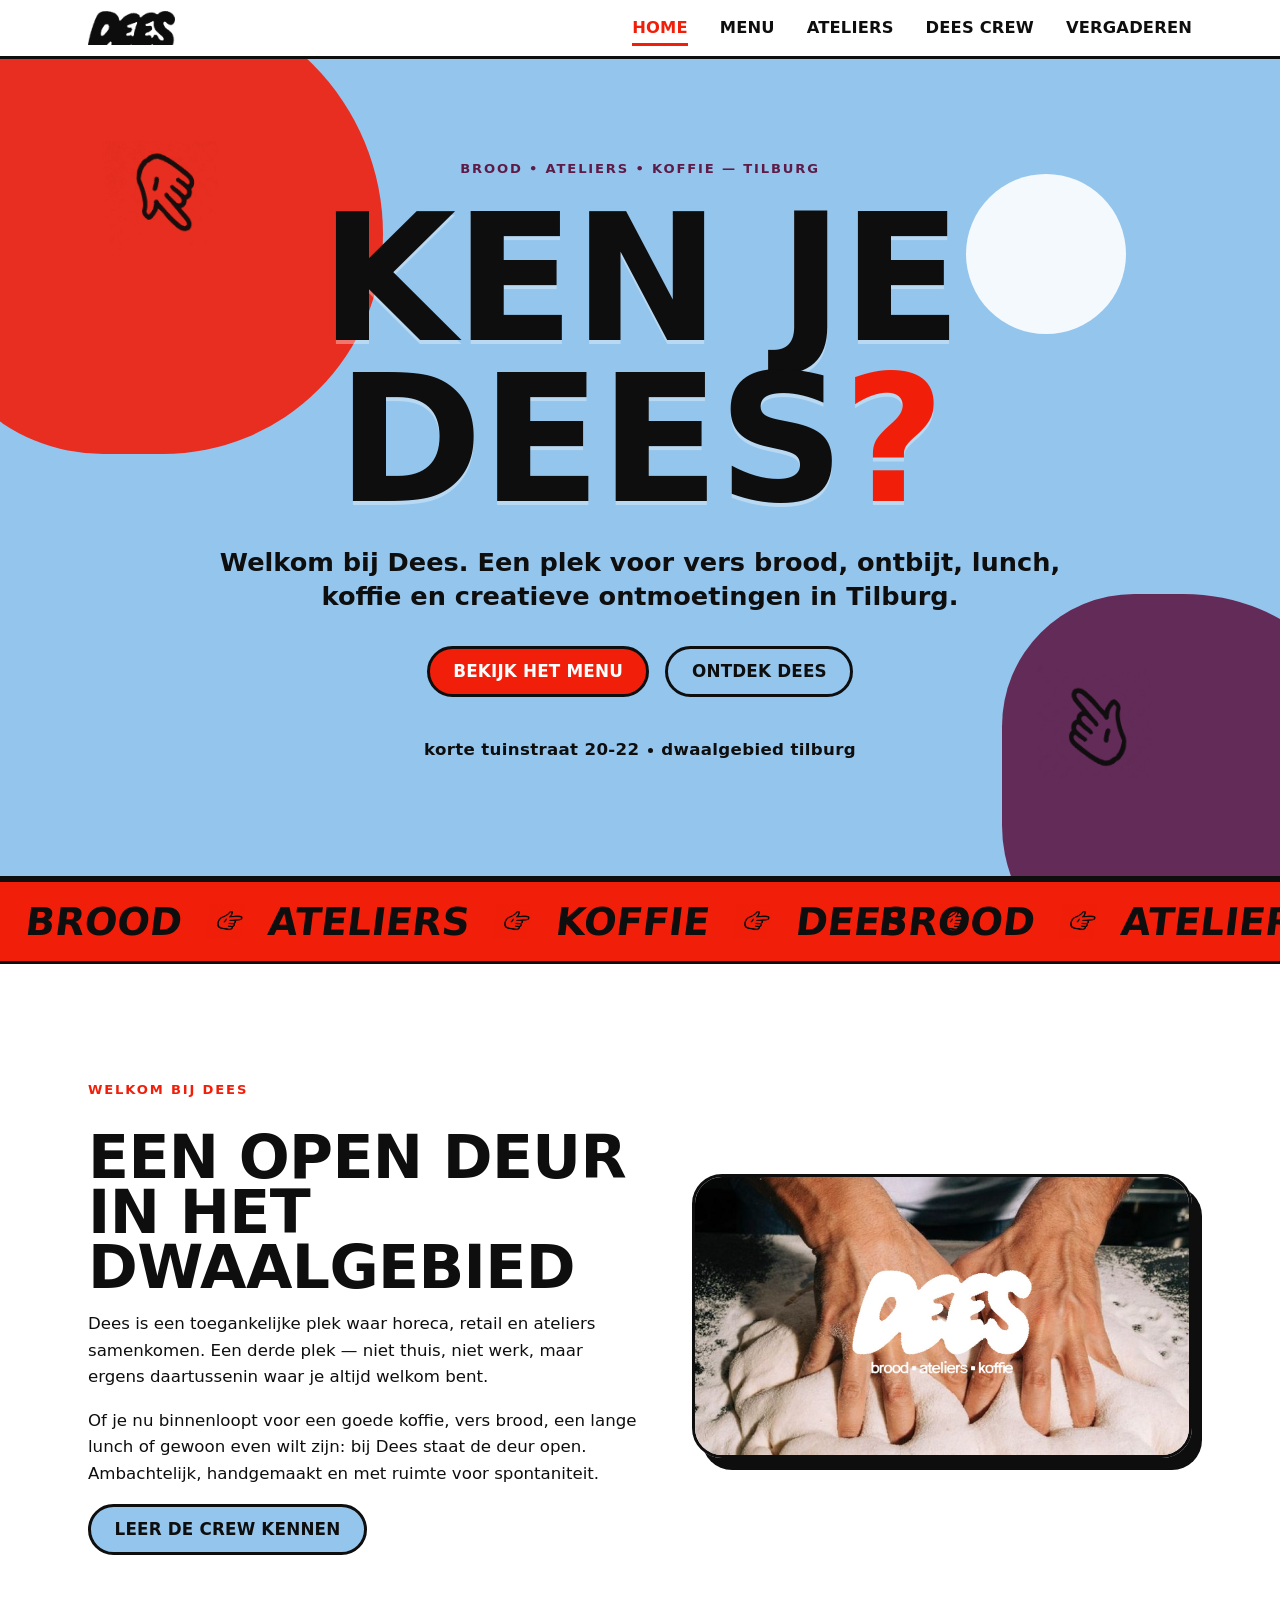
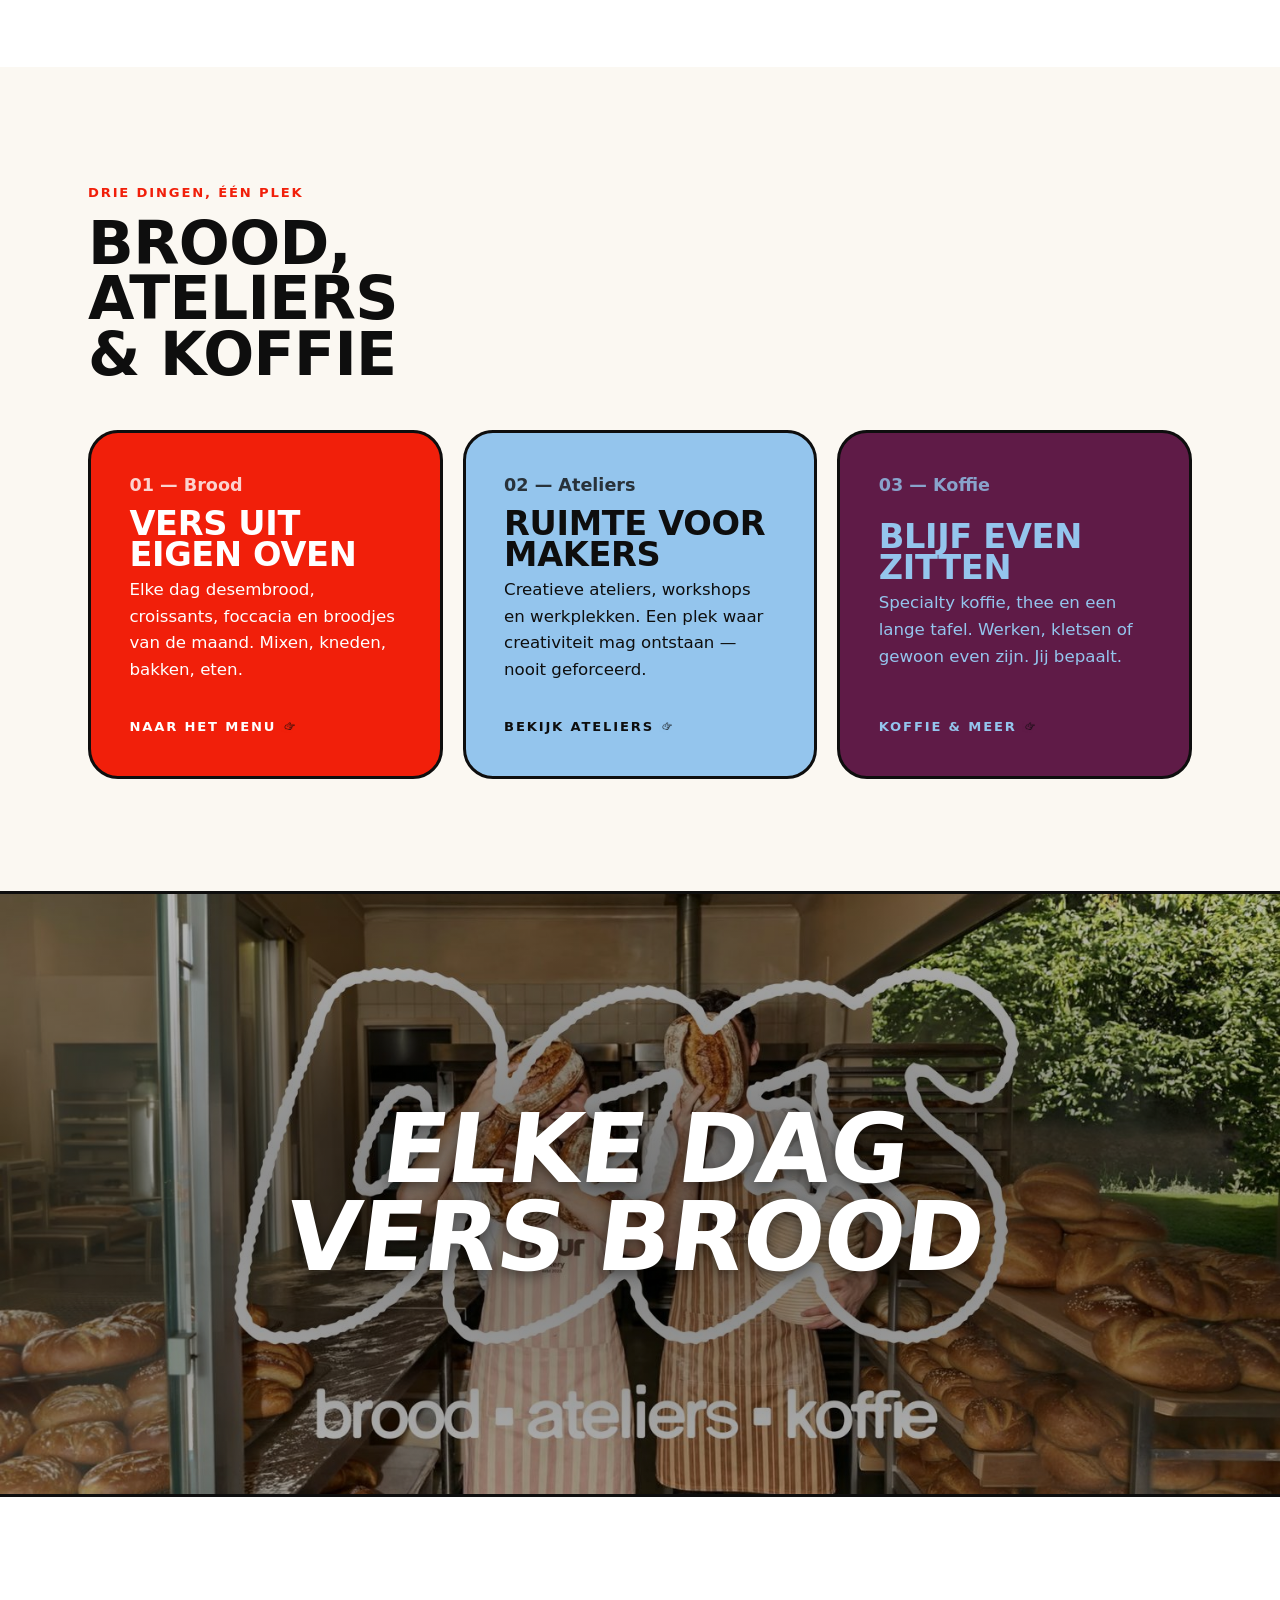
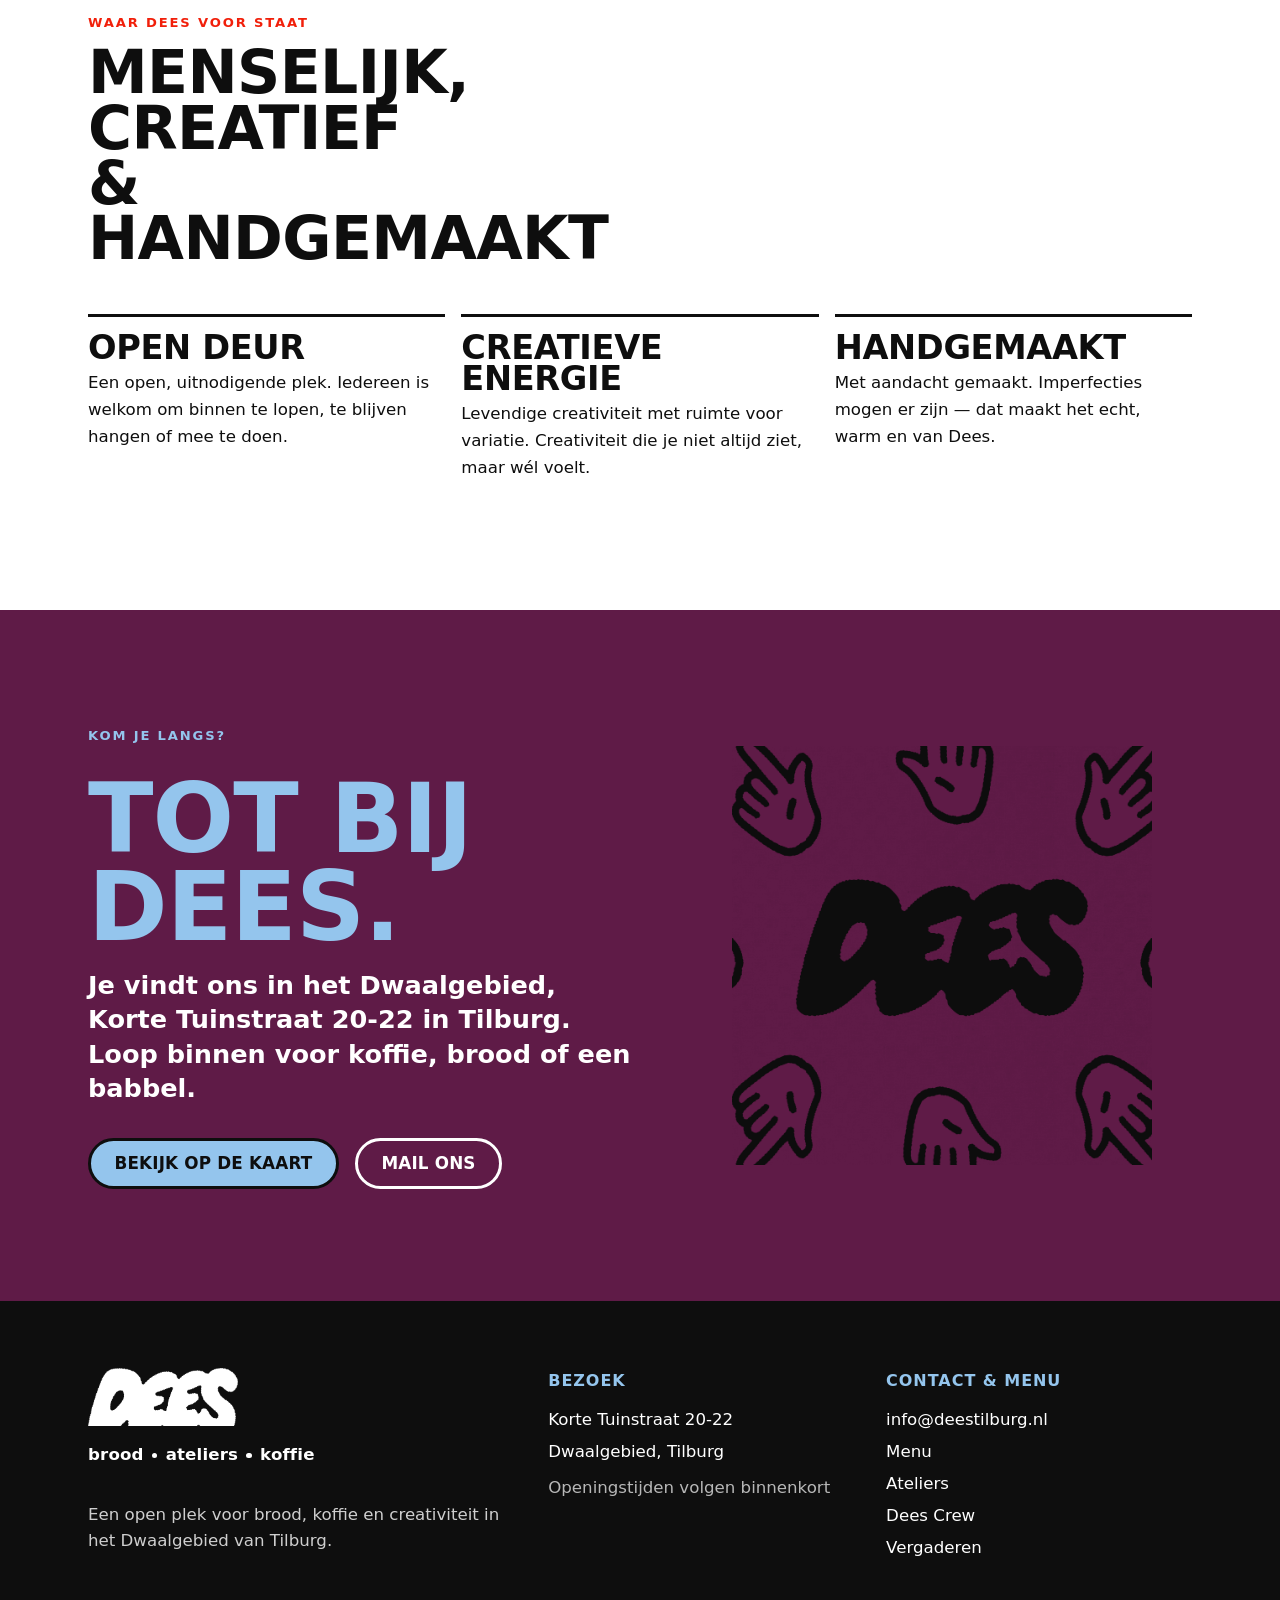
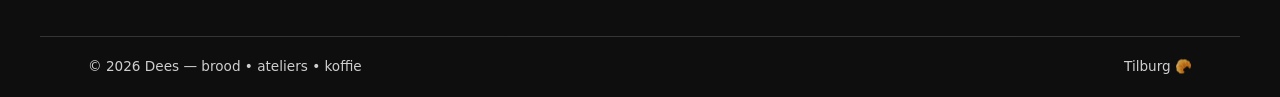
==== site/index.html @ 1cf3fb8c "Add .gitignore" ====
<!DOCTYPE html>
<html lang="nl">
<head>
  <meta charset="UTF-8" />
  <meta name="viewport" content="width=device-width, initial-scale=1.0" />
  <title>Dees — brood • ateliers • koffie in Tilburg</title>
  <meta name="description" content="Ken je Dees? Een open plek voor vers brood, ontbijt, lunch, koffie en creatieve ateliers in het Dwaalgebied van Tilburg. Korte Tuinstraat 20-22." />
  <link rel="icon" type="image/png" href="assets/img/logo/favicon.png" />
  <link rel="preload" href="assets/fonts/" as="font" crossorigin />
  <link rel="stylesheet" href="css/fonts.css" />
  <link rel="stylesheet" href="css/styles.css" />
  <meta property="og:title" content="Dees — brood • ateliers • koffie" />
  <meta property="og:description" content="Een open plek voor vers brood, koffie en creatieve ateliers in Tilburg." />
  <meta property="og:type" content="website" />
</head>
<body>

  <!-- NAV -->
  <header class="nav" id="top">
    <div class="container nav__inner">
      <a href="index.html" class="nav__logo" aria-label="Dees — home">
        <img src="assets/img/logo/dees-wordmark-black.png" alt="Dees" />
      </a>
      <nav class="nav__links" aria-label="Hoofdmenu">
        <a href="index.html" aria-current="page">Home</a>
        <a href="menu.html">Menu</a>
        <a href="ateliers.html">Ateliers</a>
        <a href="crew.html">Dees Crew</a>
        <a href="vergaderen.html">Vergaderen</a>
      </nav>
      <button class="nav__toggle" aria-label="Menu openen" aria-expanded="false" aria-controls="mobile-menu">
        <span></span><span></span><span></span>
      </button>
    </div>
  </header>

  <!-- MOBILE MENU -->
  <div class="menu" id="mobile-menu" data-open="false">
    <nav aria-label="Mobiel menu">
      <ul>
        <li><a href="index.html"><img class="point" src="assets/img/hands/h-right.png" alt="" aria-hidden="true">Home</a></li>
        <li><a href="menu.html"><img class="point" src="assets/img/hands/h-right.png" alt="" aria-hidden="true">Menu</a></li>
        <li><a href="ateliers.html"><img class="point" src="assets/img/hands/h-right.png" alt="" aria-hidden="true">Ateliers</a></li>
        <li><a href="crew.html"><img class="point" src="assets/img/hands/h-right.png" alt="" aria-hidden="true">Dees Crew</a></li>
        <li><a href="vergaderen.html"><img class="point" src="assets/img/hands/h-right.png" alt="" aria-hidden="true">Vergaderen</a></li>
      </ul>
    </nav>
    <p class="menu__foot payoff">brood<span class="dot"></span>ateliers<span class="dot"></span>koffie</p>
  </div>

  <main>

    <!-- HERO -->
    <section class="hero">
      <span class="hero__blob blob-1" aria-hidden="true"></span>
      <span class="hero__blob blob-2" aria-hidden="true"></span>
      <span class="hero__blob blob-3" aria-hidden="true"></span>
      <img class="hero__hand h-a" src="assets/img/hands/h-downright.png" alt="" aria-hidden="true" />
      <img class="hero__hand h-b" src="assets/img/hands/h-upleft.png" alt="" aria-hidden="true" />
      <div class="container hero__inner">
        <p class="kicker hero__eyebrow">brood • ateliers • koffie — Tilburg</p>
        <h1 class="hero__title">Ken je<br>Dees<span class="q">?</span></h1>
        <p class="lead hero__sub">Welkom bij Dees. Een plek voor vers brood, ontbijt, lunch,<br class="hide-mob"> koffie en creatieve ontmoetingen in Tilburg.</p>
        <div class="hero__cta">
          <a href="menu.html" class="btn btn--red">Bekijk het menu</a>
          <a href="#welkom" class="btn btn--ghost">Ontdek Dees</a>
        </div>
        <p class="hero__addr payoff">Korte Tuinstraat 20-22 <span class="dot"></span> Dwaalgebied Tilburg</p>
      </div>
    </section>

    <!-- MARQUEE -->
    <div class="marquee" aria-hidden="true">
      <div class="marquee__track">
        <span>Brood <img src="assets/img/hands/h-right.png" alt=""> Ateliers <img src="assets/img/hands/h-right.png" alt=""> Koffie <img src="assets/img/hands/h-right.png" alt=""> Dees <img src="assets/img/hands/h-right.png" alt=""></span>
        <span>Brood <img src="assets/img/hands/h-right.png" alt=""> Ateliers <img src="assets/img/hands/h-right.png" alt=""> Koffie <img src="assets/img/hands/h-right.png" alt=""> Dees <img src="assets/img/hands/h-right.png" alt=""></span>
      </div>
    </div>

    <!-- WELKOM / INTRO -->
    <section class="section" id="welkom">
      <div class="container split">
        <div class="split__text stack reveal">
          <p class="kicker eyebrow-red">Welkom bij Dees</p>
          <h2 style="font-size:var(--fs-h2)">Een open deur<br>in het Dwaalgebied</h2>
          <div class="tekst-blok">
            <p>Dees is een toegankelijke plek waar horeca, retail en ateliers samenkomen. Een derde plek — niet thuis, niet werk, maar ergens daartussenin waar je altijd welkom bent.</p>
            <p>Of je nu binnenloopt voor een goede koffie, vers brood, een lange lunch of gewoon even wilt zijn: bij Dees staat de deur open. Ambachtelijk, handgemaakt en met ruimte voor spontaniteit.</p>
          </div>
          <div class="hero__cta" style="justify-content:flex-start;margin-top:1rem">
            <a href="crew.html" class="btn btn--blue">Leer de crew kennen</a>
          </div>
        </div>
        <div class="split__media reveal">
          <img src="assets/img/photo/deeg-handen.jpg" alt="Handen kneden vers deeg bij Dees, met het Dees-logo eroverheen." loading="lazy" />
        </div>
      </div>
    </section>

    <!-- PIJLERS: brood / ateliers / koffie -->
    <section class="section bg-warm">
      <div class="container">
        <div class="section-head reveal">
          <p class="kicker">Drie dingen, één plek</p>
          <h2>Brood, ateliers<br>&amp; koffie</h2>
        </div>
        <div class="pillars">
          <article class="pillar pillar--red reveal">
            <span class="pillar__no">01 — Brood</span>
            <div>
              <h3>Vers uit eigen oven</h3>
              <p>Elke dag desembrood, croissants, foccacia en broodjes van de maand. Mixen, kneden, bakken, eten.</p>
            </div>
            <a href="menu.html" class="kicker" style="margin-top:1rem">Naar het menu <img class="hand-inline" src="assets/img/hands/h-right.png" alt=""></a>
          </article>
          <article class="pillar pillar--blue reveal">
            <span class="pillar__no">02 — Ateliers</span>
            <div>
              <h3>Ruimte voor makers</h3>
              <p>Creatieve ateliers, workshops en werkplekken. Een plek waar creativiteit mag ontstaan — nooit geforceerd.</p>
            </div>
            <a href="ateliers.html" class="kicker" style="margin-top:1rem">Bekijk ateliers <img class="hand-inline" src="assets/img/hands/h-right.png" alt=""></a>
          </article>
          <article class="pillar pillar--purple reveal">
            <span class="pillar__no">03 — Koffie</span>
            <div>
              <h3>Blijf even zitten</h3>
              <p>Specialty koffie, thee en een lange tafel. Werken, kletsen of gewoon even zijn. Jij bepaalt.</p>
            </div>
            <a href="menu.html" class="kicker" style="margin-top:1rem">Koffie &amp; meer <img class="hand-inline" src="assets/img/hands/h-right.png" alt=""></a>
          </article>
        </div>
      </div>
    </section>

    <!-- FOTO BAND -->
    <div class="band band--full">
      <img src="assets/img/photo/bakker-brood.jpg" alt="Bakkers met vers brood in de bakkerij van Dees." loading="lazy" />
      <div class="band__quote">
        <p class="display skew">Elke dag<br>vers brood</p>
      </div>
    </div>

    <!-- WAARDEN -->
    <section class="section">
      <div class="container">
        <div class="section-head reveal">
          <p class="kicker eyebrow-red">Waar Dees voor staat</p>
          <h2>Menselijk, creatief<br>&amp; handgemaakt</h2>
        </div>
        <div class="values">
          <div class="value reveal">
            <h3>Open deur</h3>
            <p>Een open, uitnodigende plek. Iedereen is welkom om binnen te lopen, te blijven hangen of mee te doen.</p>
          </div>
          <div class="value reveal">
            <h3>Creatieve energie</h3>
            <p>Levendige creativiteit met ruimte voor variatie. Creativiteit die je niet altijd ziet, maar wél voelt.</p>
          </div>
          <div class="value reveal">
            <h3>Handgemaakt</h3>
            <p>Met aandacht gemaakt. Imperfecties mogen er zijn — dat maakt het echt, warm en van Dees.</p>
          </div>
        </div>
      </div>
    </section>

    <!-- CTA -->
    <section class="section bg-purple">
      <div class="container split">
        <div class="stack reveal">
          <p class="kicker">Kom je langs?</p>
          <h2 style="font-size:var(--fs-h1);color:var(--blue)">Tot bij<br>Dees.</h2>
          <p class="lead" style="color:var(--paper)">Je vindt ons in het Dwaalgebied, Korte Tuinstraat 20-22 in Tilburg. Loop binnen voor koffie, brood of een babbel.</p>
          <div class="hero__cta" style="justify-content:flex-start">
            <a href="https://maps.google.com/?q=Korte+Tuinstraat+20-22+Tilburg" target="_blank" rel="noopener" class="btn btn--blue">Bekijk op de kaart</a>
            <a href="mailto:info@deestilburg.nl" class="btn btn--ghost btn--on-dark" style="color:var(--paper)">Mail ons</a>
          </div>
        </div>
        <div class="reveal" style="display:flex;justify-content:center">
          <img src="assets/img/hands/circle-blue.png" alt="Wijzende handjes rondom het Dees-logo." style="max-width:min(100%,420px)" loading="lazy" />
        </div>
      </div>
    </section>

  </main>

  <!-- FOOTER -->
  <footer class="footer">
    <div class="container footer__grid">
      <div class="footer__logo">
        <img src="assets/img/logo/dees-wordmark-white.png" alt="Dees" />
        <p class="payoff">brood<span class="dot"></span>ateliers<span class="dot"></span>koffie</p>
        <p style="opacity:.8;margin-top:1rem">Een open plek voor brood, koffie en creativiteit in het Dwaalgebied van Tilburg.</p>
      </div>
      <div>
        <h4>Bezoek</h4>
        <ul class="footer__links">
          <li>Korte Tuinstraat 20-22</li>
          <li>Dwaalgebied, Tilburg</li>
          <li style="opacity:.7;margin-top:.6rem">Openingstijden volgen binnenkort</li>
        </ul>
      </div>
      <div>
        <h4>Contact &amp; menu</h4>
        <ul class="footer__links">
          <li><a href="mailto:info@deestilburg.nl">info@deestilburg.nl</a></li>
          <li><a href="menu.html">Menu</a></li>
          <li><a href="ateliers.html">Ateliers</a></li>
          <li><a href="crew.html">Dees Crew</a></li>
          <li><a href="vergaderen.html">Vergaderen</a></li>
        </ul>
      </div>
    </div>
    <div class="container footer__bar">
      <span>© <span id="jaar">2026</span> Dees — brood • ateliers • koffie</span>
      <span>Tilburg 🥐</span>
    </div>
  </footer>

  <script src="js/main.js"></script>
</body>
</html>
---- site/css/fonts.css ----
/* devanagari */
@font-face {
  font-family: 'Baloo 2';
  font-style: normal;
  font-weight: 400;
  font-display: swap;
  src: url(../fonts/wXKrE3kTposypRyd51ncAM4olXcLtA.woff2) format('woff2');
  unicode-range: U+0900-097F, U+1CD0-1CF9, U+200C-200D, U+20A8, U+20B9, U+20F0, U+25CC, U+A830-A839, U+A8E0-A8FF, U+11B00-11B09;
}
/* vietnamese */
@font-face {
  font-family: 'Baloo 2';
  font-style: normal;
  font-weight: 400;
  font-display: swap;
  src: url(../fonts/wXKrE3kTposypRyd51fcAM4olXcLtA.woff2) format('woff2');
  unicode-range: U+0102-0103, U+0110-0111, U+0128-0129, U+0168-0169, U+01A0-01A1, U+01AF-01B0, U+0300-0301, U+0303-0304, U+0308-0309, U+0323, U+0329, U+1EA0-1EF9, U+20AB;
}
/* latin-ext */
@font-face {
  font-family: 'Baloo 2';
  font-style: normal;
  font-weight: 400;
  font-display: swap;
  src: url(../fonts/wXKrE3kTposypRyd51bcAM4olXcLtA.woff2) format('woff2');
  unicode-range: U+0100-02BA, U+02BD-02C5, U+02C7-02CC, U+02CE-02D7, U+02DD-02FF, U+0304, U+0308, U+0329, U+1D00-1DBF, U+1E00-1E9F, U+1EF2-1EFF, U+2020, U+20A0-20AB, U+20AD-20C0, U+2113, U+2C60-2C7F, U+A720-A7FF;
}
/* latin */
@font-face {
  font-family: 'Baloo 2';
  font-style: normal;
  font-weight: 400;
  font-display: swap;
  src: url(../fonts/wXKrE3kTposypRyd51jcAM4olXc.woff2) format('woff2');
  unicode-range: U+0000-00FF, U+0131, U+0152-0153, U+02BB-02BC, U+02C6, U+02DA, U+02DC, U+0304, U+0308, U+0329, U+2000-206F, U+20AC, U+2122, U+2191, U+2193, U+2212, U+2215, U+FEFF, U+FFFD;
}
/* devanagari */
@font-face {
  font-family: 'Baloo 2';
  font-style: normal;
  font-weight: 500;
  font-display: swap;
  src: url(../fonts/wXKrE3kTposypRyd51ncAM4olXcLtA.woff2) format('woff2');
  unicode-range: U+0900-097F, U+1CD0-1CF9, U+200C-200D, U+20A8, U+20B9, U+20F0, U+25CC, U+A830-A839, U+A8E0-A8FF, U+11B00-11B09;
}
/* vietnamese */
@font-face {
  font-family: 'Baloo 2';
  font-style: normal;
  font-weight: 500;
  font-display: swap;
  src: url(../fonts/wXKrE3kTposypRyd51fcAM4olXcLtA.woff2) format('woff2');
  unicode-range: U+0102-0103, U+0110-0111, U+0128-0129, U+0168-0169, U+01A0-01A1, U+01AF-01B0, U+0300-0301, U+0303-0304, U+0308-0309, U+0323, U+0329, U+1EA0-1EF9, U+20AB;
}
/* latin-ext */
@font-face {
  font-family: 'Baloo 2';
  font-style: normal;
  font-weight: 500;
  font-display: swap;
  src: url(../fonts/wXKrE3kTposypRyd51bcAM4olXcLtA.woff2) format('woff2');
  unicode-range: U+0100-02BA, U+02BD-02C5, U+02C7-02CC, U+02CE-02D7, U+02DD-02FF, U+0304, U+0308, U+0329, U+1D00-1DBF, U+1E00-1E9F, U+1EF2-1EFF, U+2020, U+20A0-20AB, U+20AD-20C0, U+2113, U+2C60-2C7F, U+A720-A7FF;
}
/* latin */
@font-face {
  font-family: 'Baloo 2';
  font-style: normal;
  font-weight: 500;
  font-display: swap;
  src: url(../fonts/wXKrE3kTposypRyd51jcAM4olXc.woff2) format('woff2');
  unicode-range: U+0000-00FF, U+0131, U+0152-0153, U+02BB-02BC, U+02C6, U+02DA, U+02DC, U+0304, U+0308, U+0329, U+2000-206F, U+20AC, U+2122, U+2191, U+2193, U+2212, U+2215, U+FEFF, U+FFFD;
}
/* devanagari */
@font-face {
  font-family: 'Baloo 2';
  font-style: normal;
  font-weight: 600;
  font-display: swap;
  src: url(../fonts/wXKrE3kTposypRyd51ncAM4olXcLtA.woff2) format('woff2');
  unicode-range: U+0900-097F, U+1CD0-1CF9, U+200C-200D, U+20A8, U+20B9, U+20F0, U+25CC, U+A830-A839, U+A8E0-A8FF, U+11B00-11B09;
}
/* vietnamese */
@font-face {
  font-family: 'Baloo 2';
  font-style: normal;
  font-weight: 600;
  font-display: swap;
  src: url(../fonts/wXKrE3kTposypRyd51fcAM4olXcLtA.woff2) format('woff2');
  unicode-range: U+0102-0103, U+0110-0111, U+0128-0129, U+0168-0169, U+01A0-01A1, U+01AF-01B0, U+0300-0301, U+0303-0304, U+0308-0309, U+0323, U+0329, U+1EA0-1EF9, U+20AB;
}
/* latin-ext */
@font-face {
  font-family: 'Baloo 2';
  font-style: normal;
  font-weight: 600;
  font-display: swap;
  src: url(../fonts/wXKrE3kTposypRyd51bcAM4olXcLtA.woff2) format('woff2');
  unicode-range: U+0100-02BA, U+02BD-02C5, U+02C7-02CC, U+02CE-02D7, U+02DD-02FF, U+0304, U+0308, U+0329, U+1D00-1DBF, U+1E00-1E9F, U+1EF2-1EFF, U+2020, U+20A0-20AB, U+20AD-20C0, U+2113, U+2C60-2C7F, U+A720-A7FF;
}
/* latin */
@font-face {
  font-family: 'Baloo 2';
  font-style: normal;
  font-weight: 600;
  font-display: swap;
  src: url(../fonts/wXKrE3kTposypRyd51jcAM4olXc.woff2) format('woff2');
  unicode-range: U+0000-00FF, U+0131, U+0152-0153, U+02BB-02BC, U+02C6, U+02DA, U+02DC, U+0304, U+0308, U+0329, U+2000-206F, U+20AC, U+2122, U+2191, U+2193, U+2212, U+2215, U+FEFF, U+FFFD;
}
/* devanagari */
@font-face {
  font-family: 'Baloo 2';
  font-style: normal;
  font-weight: 700;
  font-display: swap;
  src: url(../fonts/wXKrE3kTposypRyd51ncAM4olXcLtA.woff2) format('woff2');
  unicode-range: U+0900-097F, U+1CD0-1CF9, U+200C-200D, U+20A8, U+20B9, U+20F0, U+25CC, U+A830-A839, U+A8E0-A8FF, U+11B00-11B09;
}
/* vietnamese */
@font-face {
  font-family: 'Baloo 2';
  font-style: normal;
  font-weight: 700;
  font-display: swap;
  src: url(../fonts/wXKrE3kTposypRyd51fcAM4olXcLtA.woff2) format('woff2');
  unicode-range: U+0102-0103, U+0110-0111, U+0128-0129, U+0168-0169, U+01A0-01A1, U+01AF-01B0, U+0300-0301, U+0303-0304, U+0308-0309, U+0323, U+0329, U+1EA0-1EF9, U+20AB;
}
/* latin-ext */
@font-face {
  font-family: 'Baloo 2';
  font-style: normal;
  font-weight: 700;
  font-display: swap;
  src: url(../fonts/wXKrE3kTposypRyd51bcAM4olXcLtA.woff2) format('woff2');
  unicode-range: U+0100-02BA, U+02BD-02C5, U+02C7-02CC, U+02CE-02D7, U+02DD-02FF, U+0304, U+0308, U+0329, U+1D00-1DBF, U+1E00-1E9F, U+1EF2-1EFF, U+2020, U+20A0-20AB, U+20AD-20C0, U+2113, U+2C60-2C7F, U+A720-A7FF;
}
/* latin */
@font-face {
  font-family: 'Baloo 2';
  font-style: normal;
  font-weight: 700;
  font-display: swap;
  src: url(../fonts/wXKrE3kTposypRyd51jcAM4olXc.woff2) format('woff2');
  unicode-range: U+0000-00FF, U+0131, U+0152-0153, U+02BB-02BC, U+02C6, U+02DA, U+02DC, U+0304, U+0308, U+0329, U+2000-206F, U+20AC, U+2122, U+2191, U+2193, U+2212, U+2215, U+FEFF, U+FFFD;
}
/* devanagari */
@font-face {
  font-family: 'Baloo 2';
  font-style: normal;
  font-weight: 800;
  font-display: swap;
  src: url(../fonts/wXKrE3kTposypRyd51ncAM4olXcLtA.woff2) format('woff2');
  unicode-range: U+0900-097F, U+1CD0-1CF9, U+200C-200D, U+20A8, U+20B9, U+20F0, U+25CC, U+A830-A839, U+A8E0-A8FF, U+11B00-11B09;
}
/* vietnamese */
@font-face {
  font-family: 'Baloo 2';
  font-style: normal;
  font-weight: 800;
  font-display: swap;
  src: url(../fonts/wXKrE3kTposypRyd51fcAM4olXcLtA.woff2) format('woff2');
  unicode-range: U+0102-0103, U+0110-0111, U+0128-0129, U+0168-0169, U+01A0-01A1, U+01AF-01B0, U+0300-0301, U+0303-0304, U+0308-0309, U+0323, U+0329, U+1EA0-1EF9, U+20AB;
}
/* latin-ext */
@font-face {
  font-family: 'Baloo 2';
  font-style: normal;
  font-weight: 800;
  font-display: swap;
  src: url(../fonts/wXKrE3kTposypRyd51bcAM4olXcLtA.woff2) format('woff2');
  unicode-range: U+0100-02BA, U+02BD-02C5, U+02C7-02CC, U+02CE-02D7, U+02DD-02FF, U+0304, U+0308, U+0329, U+1D00-1DBF, U+1E00-1E9F, U+1EF2-1EFF, U+2020, U+20A0-20AB, U+20AD-20C0, U+2113, U+2C60-2C7F, U+A720-A7FF;
}
/* latin */
@font-face {
  font-family: 'Baloo 2';
  font-style: normal;
  font-weight: 800;
  font-display: swap;
  src: url(../fonts/wXKrE3kTposypRyd51jcAM4olXc.woff2) format('woff2');
  unicode-range: U+0000-00FF, U+0131, U+0152-0153, U+02BB-02BC, U+02C6, U+02DA, U+02DC, U+0304, U+0308, U+0329, U+2000-206F, U+20AC, U+2122, U+2191, U+2193, U+2212, U+2215, U+FEFF, U+FFFD;
}
/* cyrillic-ext */
@font-face {
  font-family: 'Nunito';
  font-style: italic;
  font-weight: 700;
  font-display: swap;
  src: url(../fonts/XRXK3I6Li01BKofIMPyPbj8d7IEAGXNiSncHgKbaf2z4e9z5MV0.woff2) format('woff2');
  unicode-range: U+0460-052F, U+1C80-1C8A, U+20B4, U+2DE0-2DFF, U+A640-A69F, U+FE2E-FE2F;
}
/* cyrillic */
@font-face {
  font-family: 'Nunito';
  font-style: italic;
  font-weight: 700;
  font-display: swap;
  src: url(../fonts/XRXK3I6Li01BKofIMPyPbj8d7IEAGXNiSncHiabaf2z4e9z5MV0.woff2) format('woff2');
  unicode-range: U+0301, U+0400-045F, U+0490-0491, U+04B0-04B1, U+2116;
}
/* vietnamese */
@font-face {
  font-family: 'Nunito';
  font-style: italic;
  font-weight: 700;
  font-display: swap;
  src: url(../fonts/XRXK3I6Li01BKofIMPyPbj8d7IEAGXNiSncHgqbaf2z4e9z5MV0.woff2) format('woff2');
  unicode-range: U+0102-0103, U+0110-0111, U+0128-0129, U+0168-0169, U+01A0-01A1, U+01AF-01B0, U+0300-0301, U+0303-0304, U+0308-0309, U+0323, U+0329, U+1EA0-1EF9, U+20AB;
}
/* latin-ext */
@font-face {
  font-family: 'Nunito';
  font-style: italic;
  font-weight: 700;
  font-display: swap;
  src: url(../fonts/XRXK3I6Li01BKofIMPyPbj8d7IEAGXNiSncHg6baf2z4e9z5MV0.woff2) format('woff2');
  unicode-range: U+0100-02BA, U+02BD-02C5, U+02C7-02CC, U+02CE-02D7, U+02DD-02FF, U+0304, U+0308, U+0329, U+1D00-1DBF, U+1E00-1E9F, U+1EF2-1EFF, U+2020, U+20A0-20AB, U+20AD-20C0, U+2113, U+2C60-2C7F, U+A720-A7FF;
}
/* latin */
@font-face {
  font-family: 'Nunito';
  font-style: italic;
  font-weight: 700;
  font-display: swap;
  src: url(../fonts/XRXK3I6Li01BKofIMPyPbj8d7IEAGXNiSncHjabaf2z4e9z5.woff2) format('woff2');
  unicode-range: U+0000-00FF, U+0131, U+0152-0153, U+02BB-02BC, U+02C6, U+02DA, U+02DC, U+0304, U+0308, U+0329, U+2000-206F, U+20AC, U+2122, U+2191, U+2193, U+2212, U+2215, U+FEFF, U+FFFD;
}
/* cyrillic-ext */
@font-face {
  font-family: 'Nunito';
  font-style: normal;
  font-weight: 400;
  font-display: swap;
  src: url(../fonts/XRXV3I6Li01BKofIOOaBTMnFcQIG.woff2) format('woff2');
  unicode-range: U+0460-052F, U+1C80-1C8A, U+20B4, U+2DE0-2DFF, U+A640-A69F, U+FE2E-FE2F;
}
/* cyrillic */
@font-face {
  font-family: 'Nunito';
  font-style: normal;
  font-weight: 400;
  font-display: swap;
  src: url(../fonts/XRXV3I6Li01BKofIMeaBTMnFcQIG.woff2) format('woff2');
  unicode-range: U+0301, U+0400-045F, U+0490-0491, U+04B0-04B1, U+2116;
}
/* vietnamese */
@font-face {
  font-family: 'Nunito';
  font-style: normal;
  font-weight: 400;
  font-display: swap;
  src: url(../fonts/XRXV3I6Li01BKofIOuaBTMnFcQIG.woff2) format('woff2');
  unicode-range: U+0102-0103, U+0110-0111, U+0128-0129, U+0168-0169, U+01A0-01A1, U+01AF-01B0, U+0300-0301, U+0303-0304, U+0308-0309, U+0323, U+0329, U+1EA0-1EF9, U+20AB;
}
/* latin-ext */
@font-face {
  font-family: 'Nunito';
  font-style: normal;
  font-weight: 400;
  font-display: swap;
  src: url(../fonts/XRXV3I6Li01BKofIO-aBTMnFcQIG.woff2) format('woff2');
  unicode-range: U+0100-02BA, U+02BD-02C5, U+02C7-02CC, U+02CE-02D7, U+02DD-02FF, U+0304, U+0308, U+0329, U+1D00-1DBF, U+1E00-1E9F, U+1EF2-1EFF, U+2020, U+20A0-20AB, U+20AD-20C0, U+2113, U+2C60-2C7F, U+A720-A7FF;
}
/* latin */
@font-face {
  font-family: 'Nunito';
  font-style: normal;
  font-weight: 400;
  font-display: swap;
  src: url(../fonts/XRXV3I6Li01BKofINeaBTMnFcQ.woff2) format('woff2');
  unicode-range: U+0000-00FF, U+0131, U+0152-0153, U+02BB-02BC, U+02C6, U+02DA, U+02DC, U+0304, U+0308, U+0329, U+2000-206F, U+20AC, U+2122, U+2191, U+2193, U+2212, U+2215, U+FEFF, U+FFFD;
}
/* cyrillic-ext */
@font-face {
  font-family: 'Nunito';
  font-style: normal;
  font-weight: 600;
  font-display: swap;
  src: url(../fonts/XRXV3I6Li01BKofIOOaBTMnFcQIG.woff2) format('woff2');
  unicode-range: U+0460-052F, U+1C80-1C8A, U+20B4, U+2DE0-2DFF, U+A640-A69F, U+FE2E-FE2F;
}
/* cyrillic */
@font-face {
  font-family: 'Nunito';
  font-style: normal;
  font-weight: 600;
  font-display: swap;
  src: url(../fonts/XRXV3I6Li01BKofIMeaBTMnFcQIG.woff2) format('woff2');
  unicode-range: U+0301, U+0400-045F, U+0490-0491, U+04B0-04B1, U+2116;
}
/* vietnamese */
@font-face {
  font-family: 'Nunito';
  font-style: normal;
  font-weight: 600;
  font-display: swap;
  src: url(../fonts/XRXV3I6Li01BKofIOuaBTMnFcQIG.woff2) format('woff2');
  unicode-range: U+0102-0103, U+0110-0111, U+0128-0129, U+0168-0169, U+01A0-01A1, U+01AF-01B0, U+0300-0301, U+0303-0304, U+0308-0309, U+0323, U+0329, U+1EA0-1EF9, U+20AB;
}
/* latin-ext */
@font-face {
  font-family: 'Nunito';
  font-style: normal;
  font-weight: 600;
  font-display: swap;
  src: url(../fonts/XRXV3I6Li01BKofIO-aBTMnFcQIG.woff2) format('woff2');
  unicode-range: U+0100-02BA, U+02BD-02C5, U+02C7-02CC, U+02CE-02D7, U+02DD-02FF, U+0304, U+0308, U+0329, U+1D00-1DBF, U+1E00-1E9F, U+1EF2-1EFF, U+2020, U+20A0-20AB, U+20AD-20C0, U+2113, U+2C60-2C7F, U+A720-A7FF;
}
/* latin */
@font-face {
  font-family: 'Nunito';
  font-style: normal;
  font-weight: 600;
  font-display: swap;
  src: url(../fonts/XRXV3I6Li01BKofINeaBTMnFcQ.woff2) format('woff2');
  unicode-range: U+0000-00FF, U+0131, U+0152-0153, U+02BB-02BC, U+02C6, U+02DA, U+02DC, U+0304, U+0308, U+0329, U+2000-206F, U+20AC, U+2122, U+2191, U+2193, U+2212, U+2215, U+FEFF, U+FFFD;
}
/* cyrillic-ext */
@font-face {
  font-family: 'Nunito';
  font-style: normal;
  font-weight: 700;
  font-display: swap;
  src: url(../fonts/XRXV3I6Li01BKofIOOaBTMnFcQIG.woff2) format('woff2');
  unicode-range: U+0460-052F, U+1C80-1C8A, U+20B4, U+2DE0-2DFF, U+A640-A69F, U+FE2E-FE2F;
}
/* cyrillic */
@font-face {
  font-family: 'Nunito';
  font-style: normal;
  font-weight: 700;
  font-display: swap;
  src: url(../fonts/XRXV3I6Li01BKofIMeaBTMnFcQIG.woff2) format('woff2');
  unicode-range: U+0301, U+0400-045F, U+0490-0491, U+04B0-04B1, U+2116;
}
/* vietnamese */
@font-face {
  font-family: 'Nunito';
  font-style: normal;
  font-weight: 700;
  font-display: swap;
  src: url(../fonts/XRXV3I6Li01BKofIOuaBTMnFcQIG.woff2) format('woff2');
  unicode-range: U+0102-0103, U+0110-0111, U+0128-0129, U+0168-0169, U+01A0-01A1, U+01AF-01B0, U+0300-0301, U+0303-0304, U+0308-0309, U+0323, U+0329, U+1EA0-1EF9, U+20AB;
}
/* latin-ext */
@font-face {
  font-family: 'Nunito';
  font-style: normal;
  font-weight: 700;
  font-display: swap;
  src: url(../fonts/XRXV3I6Li01BKofIO-aBTMnFcQIG.woff2) format('woff2');
  unicode-range: U+0100-02BA, U+02BD-02C5, U+02C7-02CC, U+02CE-02D7, U+02DD-02FF, U+0304, U+0308, U+0329, U+1D00-1DBF, U+1E00-1E9F, U+1EF2-1EFF, U+2020, U+20A0-20AB, U+20AD-20C0, U+2113, U+2C60-2C7F, U+A720-A7FF;
}
/* latin */
@font-face {
  font-family: 'Nunito';
  font-style: normal;
  font-weight: 700;
  font-display: swap;
  src: url(../fonts/XRXV3I6Li01BKofINeaBTMnFcQ.woff2) format('woff2');
  unicode-range: U+0000-00FF, U+0131, U+0152-0153, U+02BB-02BC, U+02C6, U+02DA, U+02DC, U+0304, U+0308, U+0329, U+2000-206F, U+20AC, U+2122, U+2191, U+2193, U+2212, U+2215, U+FEFF, U+FFFD;
}
/* cyrillic-ext */
@font-face {
  font-family: 'Nunito';
  font-style: normal;
  font-weight: 800;
  font-display: swap;
  src: url(../fonts/XRXV3I6Li01BKofIOOaBTMnFcQIG.woff2) format('woff2');
  unicode-range: U+0460-052F, U+1C80-1C8A, U+20B4, U+2DE0-2DFF, U+A640-A69F, U+FE2E-FE2F;
}
/* cyrillic */
@font-face {
  font-family: 'Nunito';
  font-style: normal;
  font-weight: 800;
  font-display: swap;
  src: url(../fonts/XRXV3I6Li01BKofIMeaBTMnFcQIG.woff2) format('woff2');
  unicode-range: U+0301, U+0400-045F, U+0490-0491, U+04B0-04B1, U+2116;
}
/* vietnamese */
@font-face {
  font-family: 'Nunito';
  font-style: normal;
  font-weight: 800;
  font-display: swap;
  src: url(../fonts/XRXV3I6Li01BKofIOuaBTMnFcQIG.woff2) format('woff2');
  unicode-range: U+0102-0103, U+0110-0111, U+0128-0129, U+0168-0169, U+01A0-01A1, U+01AF-01B0, U+0300-0301, U+0303-0304, U+0308-0309, U+0323, U+0329, U+1EA0-1EF9, U+20AB;
}
/* latin-ext */
@font-face {
  font-family: 'Nunito';
  font-style: normal;
  font-weight: 800;
  font-display: swap;
  src: url(../fonts/XRXV3I6Li01BKofIO-aBTMnFcQIG.woff2) format('woff2');
  unicode-range: U+0100-02BA, U+02BD-02C5, U+02C7-02CC, U+02CE-02D7, U+02DD-02FF, U+0304, U+0308, U+0329, U+1D00-1DBF, U+1E00-1E9F, U+1EF2-1EFF, U+2020, U+20A0-20AB, U+20AD-20C0, U+2113, U+2C60-2C7F, U+A720-A7FF;
}
/* latin */
@font-face {
  font-family: 'Nunito';
  font-style: normal;
  font-weight: 800;
  font-display: swap;
  src: url(../fonts/XRXV3I6Li01BKofINeaBTMnFcQ.woff2) format('woff2');
  unicode-range: U+0000-00FF, U+0131, U+0152-0153, U+02BB-02BC, U+02C6, U+02DA, U+02DC, U+0304, U+0308, U+0329, U+2000-206F, U+20AC, U+2122, U+2191, U+2193, U+2212, U+2215, U+FEFF, U+FFFD;
}
/* cyrillic-ext */
@font-face {
  font-family: 'Nunito';
  font-style: normal;
  font-weight: 900;
  font-display: swap;
  src: url(../fonts/XRXV3I6Li01BKofIOOaBTMnFcQIG.woff2) format('woff2');
  unicode-range: U+0460-052F, U+1C80-1C8A, U+20B4, U+2DE0-2DFF, U+A640-A69F, U+FE2E-FE2F;
}
/* cyrillic */
@font-face {
  font-family: 'Nunito';
  font-style: normal;
  font-weight: 900;
  font-display: swap;
  src: url(../fonts/XRXV3I6Li01BKofIMeaBTMnFcQIG.woff2) format('woff2');
  unicode-range: U+0301, U+0400-045F, U+0490-0491, U+04B0-04B1, U+2116;
}
/* vietnamese */
@font-face {
  font-family: 'Nunito';
  font-style: normal;
  font-weight: 900;
  font-display: swap;
  src: url(../fonts/XRXV3I6Li01BKofIOuaBTMnFcQIG.woff2) format('woff2');
  unicode-range: U+0102-0103, U+0110-0111, U+0128-0129, U+0168-0169, U+01A0-01A1, U+01AF-01B0, U+0300-0301, U+0303-0304, U+0308-0309, U+0323, U+0329, U+1EA0-1EF9, U+20AB;
}
/* latin-ext */
@font-face {
  font-family: 'Nunito';
  font-style: normal;
  font-weight: 900;
  font-display: swap;
  src: url(../fonts/XRXV3I6Li01BKofIO-aBTMnFcQIG.woff2) format('woff2');
  unicode-range: U+0100-02BA, U+02BD-02C5, U+02C7-02CC, U+02CE-02D7, U+02DD-02FF, U+0304, U+0308, U+0329, U+1D00-1DBF, U+1E00-1E9F, U+1EF2-1EFF, U+2020, U+20A0-20AB, U+20AD-20C0, U+2113, U+2C60-2C7F, U+A720-A7FF;
}
/* latin */
@font-face {
  font-family: 'Nunito';
  font-style: normal;
  font-weight: 900;
  font-display: swap;
  src: url(../fonts/XRXV3I6Li01BKofINeaBTMnFcQ.woff2) format('woff2');
  unicode-range: U+0000-00FF, U+0131, U+0152-0153, U+02BB-02BC, U+02C6, U+02DA, U+02DC, U+0304, U+0308, U+0329, U+2000-206F, U+20AC, U+2122, U+2191, U+2193, U+2212, U+2215, U+FEFF, U+FFFD;
}
---- site/css/styles.css ----
/* =====================================================================
   DEES — brood • ateliers • koffie
   Design system (v1) — gebaseerd op het brandbook (DETLET, v2)
   Fonts: Baloo 2 (display, staat in voor "Serial A") + Nunito (body, "Serial B")
   Kleuren gesampeld uit het brandbook: blauw #94C5ED, rood #F11F0A,
   paars #5F1B47, zwart, wit.
   ===================================================================== */

/* ---------- Tokens ---------- */
:root {
  /* Merkkleuren */
  --blue:   #94C5ED;
  --red:    #F11F0A;
  --purple: #5F1B47;
  --ink:    #0E0E0E;
  --paper:  #FFFFFF;

  /* Afgeleide tinten */
  --blue-deep: #6FA8DC;
  --paper-warm: #FBF8F2;
  --ink-soft: #1c1c1c;

  /* Type */
  --font-display: "Baloo 2", "Nunito", system-ui, sans-serif;
  --font-body: "Nunito", system-ui, -apple-system, Segoe UI, Roboto, sans-serif;

  /* Ritme */
  --maxw: 1200px;
  --gutter: clamp(1.25rem, 4vw, 3rem);
  --section-y: clamp(3.5rem, 9vw, 7rem);
  --radius: 18px;
  --radius-lg: 30px;

  /* Fluid display sizes */
  --fs-hero: clamp(3.2rem, 15vw, 11rem);
  --fs-h1:   clamp(2.5rem, 8vw, 6rem);
  --fs-h2:   clamp(2rem, 5.5vw, 3.75rem);
  --fs-h3:   clamp(1.4rem, 3vw, 2.1rem);
  --fs-lead: clamp(1.15rem, 2.2vw, 1.6rem);
  --fs-body: clamp(1rem, 1.3vw, 1.15rem);

  --ease: cubic-bezier(.22,.61,.36,1);
}

/* ---------- Reset-ish ---------- */
*, *::before, *::after { box-sizing: border-box; }
html { -webkit-text-size-adjust: 100%; scroll-behavior: smooth; }
@media (prefers-reduced-motion: reduce) { html { scroll-behavior: auto; } }
body {
  margin: 0;
  font-family: var(--font-body);
  font-size: var(--fs-body);
  line-height: 1.6;
  color: var(--ink);
  background: var(--paper);
  -webkit-font-smoothing: antialiased;
  text-rendering: optimizeLegibility;
  overflow-x: hidden;
}
img { max-width: 100%; display: block; }
a { color: inherit; text-decoration: none; }
button { font-family: inherit; cursor: pointer; }
ul { margin: 0; padding: 0; list-style: none; }

/* ---------- Display type ---------- */
.display, h1, h2, h3 {
  font-family: var(--font-display);
  font-weight: 800;
  line-height: 0.92;
  letter-spacing: -0.01em;
  margin: 0;
  text-transform: uppercase;
}
h3 { font-weight: 700; }
.lead { font-size: var(--fs-lead); line-height: 1.35; font-weight: 600; }
p { margin: 0 0 1em; }
.tekst-blok p { max-width: 60ch; }

/* Slanted, energetic display (Serial-A gevoel) */
.skew { display: inline-block; transform: skewX(-7deg); }

/* Kicker / label */
.kicker {
  font-family: var(--font-body);
  font-weight: 800;
  text-transform: uppercase;
  letter-spacing: 0.14em;
  font-size: .82rem;
  display: inline-flex;
  align-items: center;
  gap: .5em;
}

/* ---------- Layout helpers ---------- */
.container { width: 100%; max-width: var(--maxw); margin-inline: auto; padding-inline: var(--gutter); }
.section { padding-block: var(--section-y); }
.stack > * + * { margin-top: 1rem; }
.center { text-align: center; }

/* ---------- Payoff / tagline dots ---------- */
.payoff {
  font-family: var(--font-body);
  font-weight: 800;
  text-transform: lowercase;
  letter-spacing: .01em;
  display: inline-flex; flex-wrap: wrap;
  gap: .5em; align-items: center;
}
.payoff .dot { width: .32em; height: .32em; border-radius: 50%; background: currentColor; display: inline-block; }

/* ---------- Buttons ---------- */
.btn {
  --btn-bg: var(--ink);
  --btn-fg: var(--paper);
  display: inline-flex; align-items: center; gap: .6em;
  background: var(--btn-bg); color: var(--btn-fg);
  font-family: var(--font-display); font-weight: 700; text-transform: uppercase;
  letter-spacing: .01em; font-size: 1.05rem; line-height: 1;
  padding: .85em 1.4em; border: 3px solid var(--ink); border-radius: 100px;
  transition: transform .18s var(--ease), background .18s, color .18s;
}
.btn:hover { transform: translateY(-3px) rotate(-1.5deg); }
.btn:active { transform: translateY(0); }
.btn--blue { --btn-bg: var(--blue); --btn-fg: var(--ink); }
.btn--red { --btn-bg: var(--red); --btn-fg: var(--paper); }
.btn--ghost { --btn-bg: transparent; --btn-fg: var(--ink); }
.btn--on-dark { border-color: var(--paper); }
.btn:focus-visible { outline: 3px solid var(--red); outline-offset: 3px; }

/* ---------- Navigation ---------- */
.nav {
  position: sticky; top: 0; z-index: 100;
  background: var(--paper);
  border-bottom: 3px solid var(--ink);
  transition: background .3s;
}
.nav__inner {
  display: flex; align-items: center; justify-content: space-between;
  padding-block: .7rem; gap: 1rem;
}
.nav__logo img { height: 34px; width: auto; }
.nav__links { display: none; align-items: center; gap: clamp(1rem, 2.5vw, 2.2rem); }
.nav__links a {
  font-family: var(--font-display); font-weight: 600; text-transform: uppercase;
  font-size: 1.02rem; letter-spacing: .01em; position: relative; padding: .2em 0;
}
.nav__links a::after {
  content: ""; position: absolute; left: 0; right: 100%; bottom: -2px; height: 3px;
  background: var(--red); transition: right .25s var(--ease);
}
.nav__links a:hover::after, .nav__links a[aria-current="page"]::after { right: 0; }
.nav__links a[aria-current="page"] { color: var(--red); }

.nav__toggle {
  display: inline-flex; flex-direction: column; gap: 5px; justify-content: center;
  width: 46px; height: 42px; padding: 8px; background: var(--ink); border: none;
  border-radius: 12px;
}
.nav__toggle span { height: 3px; background: var(--paper); border-radius: 3px; transition: .25s var(--ease); }
.nav__toggle[aria-expanded="true"] span:nth-child(1){ transform: translateY(8px) rotate(45deg); }
.nav__toggle[aria-expanded="true"] span:nth-child(2){ opacity: 0; }
.nav__toggle[aria-expanded="true"] span:nth-child(3){ transform: translateY(-8px) rotate(-45deg); }

/* Mobile menu overlay */
.menu {
  position: fixed; inset: 0; z-index: 99;
  background: var(--blue);
  transform: translateY(-100%);
  transition: transform .4s var(--ease);
  display: flex; flex-direction: column; justify-content: center;
  padding: 6rem var(--gutter) 2rem;
}
.menu[data-open="true"] { transform: translateY(0); }
.menu ul { display: flex; flex-direction: column; gap: .3rem; }
.menu a {
  font-family: var(--font-display); font-weight: 800; text-transform: uppercase;
  font-size: clamp(2.4rem, 12vw, 4rem); line-height: 1; color: var(--ink);
  display: inline-flex; align-items: center; gap: .3em;
  transition: transform .2s var(--ease), color .2s;
}
.menu a .point { width: .7em; height: .7em; opacity: 0; transform: translateX(-.4em); transition: .2s var(--ease); }
.menu a:hover { color: var(--purple); transform: translateX(.4em); }
.menu a:hover .point { opacity: 1; transform: translateX(0); }
.menu__foot { margin-top: 2.5rem; font-weight: 700; }

/* ---------- Hero ---------- */
.hero {
  position: relative; overflow: hidden;
  background: var(--blue);
  min-height: min(92vh, 820px);
  display: flex; align-items: center;
  border-bottom: 3px solid var(--ink);
}
.hero__inner { position: relative; z-index: 3; width: 100%; text-align: center; }
.hero__eyebrow { color: var(--purple); margin-bottom: 1.2rem; }
.hero__title {
  font-size: var(--fs-hero); color: var(--ink);
  text-shadow: 0 4px 0 rgba(255,255,255,.35);
}
.hero__title .q { color: var(--red); }
.hero__sub { margin-top: 1.4rem; color: var(--ink); font-weight: 700; }
.hero__cta { margin-top: 2rem; display: flex; gap: 1rem; justify-content: center; flex-wrap: wrap; }
.hero__addr { margin-top: 2.5rem; font-weight: 700; letter-spacing: .02em; }

/* Zwevende kleurblokken achter hero */
.hero__blob { position: absolute; border-radius: 40% 60% 55% 45%; z-index: 1; opacity: .9; }
.blob-1 { width: 42vw; max-width: 460px; aspect-ratio: 1; background: var(--red); top: -8%; left: -6%; animation: float1 14s var(--ease) infinite alternate; }
.blob-2 { width: 34vw; max-width: 380px; aspect-ratio: 1; background: var(--purple); bottom: -12%; right: -8%; animation: float2 16s var(--ease) infinite alternate; }
.blob-3 { width: 16vw; max-width: 160px; aspect-ratio: 1; background: var(--paper); top: 14%; right: 12%; border-radius: 50%; animation: float1 12s var(--ease) infinite alternate-reverse; }
.hero__hand { position: absolute; z-index: 2; width: clamp(60px, 9vw, 120px); opacity: .95; }
.hero__hand.h-a { top: 10%; left: 8%; animation: bob 4s ease-in-out infinite; }
.hero__hand.h-b { bottom: 12%; right: 10%; animation: bob 5s ease-in-out infinite .5s; }

@keyframes float1 { to { transform: translate(24px, 30px) rotate(12deg); } }
@keyframes float2 { to { transform: translate(-28px, -22px) rotate(-14deg); } }
@keyframes bob { 50% { transform: translateY(-14px) rotate(-6deg); } }

/* ---------- Marquee ---------- */
.marquee {
  background: var(--red); color: var(--ink);
  border-block: 3px solid var(--ink);
  overflow: hidden; padding-block: .55rem; white-space: nowrap;
}
.marquee--purple { background: var(--purple); color: var(--blue); }
.marquee--blue { background: var(--blue); color: var(--ink); }
.marquee__track { display: inline-flex; gap: 1.6rem; align-items: center; animation: scroll 28s linear infinite; will-change: transform; padding-left: 1.6rem; }
.marquee__track span {
  font-family: var(--font-display); font-weight: 800; text-transform: uppercase;
  font-size: clamp(1.4rem, 4vw, 2.4rem); transform: skewX(-7deg); display: inline-flex; align-items: center; gap: 1.6rem; padding-right: 1.6rem;
}
.marquee__track img { height: clamp(1.4rem, 4vw, 2.2rem); width: auto; }
.marquee:hover .marquee__track { animation-play-state: paused; }
@keyframes scroll { to { transform: translateX(-50%); } }

/* ---------- Intro / split ---------- */
.split { display: grid; gap: clamp(1.5rem, 4vw, 3.5rem); align-items: center; }
@media (min-width: 820px) { .split { grid-template-columns: 1.05fr .95fr; } .split--flip > .split__media { order: 2; } }
.split__media img { width: 100%; border: 3px solid var(--ink); border-radius: var(--radius-lg); box-shadow: 10px 12px 0 var(--ink); }
.eyebrow-red { color: var(--red); }

/* ---------- Pillars (brood/ateliers/koffie) ---------- */
.pillars { display: grid; gap: 1.25rem; }
@media (min-width: 760px) { .pillars { grid-template-columns: repeat(3, 1fr); } }
.pillar {
  border: 3px solid var(--ink); border-radius: var(--radius-lg);
  padding: clamp(1.5rem, 3vw, 2.5rem); min-height: 260px;
  display: flex; flex-direction: column; justify-content: space-between;
  transition: transform .2s var(--ease), box-shadow .2s var(--ease);
}
.pillar:hover { transform: translateY(-6px); box-shadow: 8px 10px 0 var(--ink); }
.pillar--blue { background: var(--blue); color: var(--ink); }
.pillar--red { background: var(--red); color: var(--paper); }
.pillar--purple { background: var(--purple); color: var(--blue); }
.pillar__no { font-family: var(--font-display); font-weight: 800; font-size: 1.1rem; opacity: .8; }
.pillar h3 { font-size: var(--fs-h3); margin-block: .6rem .4rem; }

/* ---------- Values ---------- */
.values { display: grid; gap: 1rem; }
@media (min-width: 760px) { .values { grid-template-columns: repeat(3, 1fr); } }
.value { border-top: 3px solid var(--ink); padding-top: 1rem; }
.value h3 { font-size: var(--fs-h3); margin-bottom: .4rem; }

/* ---------- Band met foto / kleur ---------- */
.band { position: relative; border-block: 3px solid var(--ink); overflow: hidden; }
.band--full img { width: 100%; height: clamp(300px, 48vw, 600px); object-fit: cover; display: block; }
.band__quote {
  position: absolute; inset: 0; display: flex; align-items: center; justify-content: center;
  text-align: center; padding: var(--gutter); z-index: 2;
}
/* Leesbaarheids-scrim zodat witte tekst over elke foto leesbaar is */
.band__quote::before {
  content: ""; position: absolute; inset: 0; z-index: -1;
  background: radial-gradient(120% 90% at 50% 50%, rgba(0,0,0,.55), rgba(0,0,0,.28) 60%, rgba(0,0,0,.15));
}
.band__quote .display { color: var(--paper); font-size: var(--fs-h1); text-shadow: 0 4px 14px rgba(0,0,0,.45); }

/* Section header */
.section-head { max-width: 40ch; margin-bottom: clamp(1.5rem, 4vw, 3rem); }
.section-head h2 { font-size: var(--fs-h2); }
.section-head .kicker { margin-bottom: .8rem; color: var(--red); }

/* Themed section backgrounds */
.bg-blue { background: var(--blue); }
.bg-red { background: var(--red); color: var(--paper); }
.bg-purple { background: var(--purple); color: var(--blue); }
.bg-ink { background: var(--ink); color: var(--paper); }
.bg-warm { background: var(--paper-warm); }
.bg-red .kicker, .bg-purple .section-head .kicker { color: currentColor; }

/* ---------- Menu (menukaart) ---------- */
.menucard { display: grid; gap: 1.25rem; align-items: start; }
@media (min-width: 820px) { .menucard { grid-template-columns: 1fr 1fr; } }
.menu-col { border: 3px solid var(--ink); border-radius: var(--radius-lg); overflow: hidden; }
.menu-group { padding: clamp(1.2rem, 3vw, 2rem); border-bottom: 3px solid var(--ink); }
.menu-group:last-child { border-bottom: none; }
.menu-group--blue { background: var(--blue); }
.menu-group--red { background: var(--red); color: var(--paper); }
.menu-group--paper { background: var(--paper); }
.menu-group h3 { font-size: clamp(1.6rem, 4vw, 2.4rem); transform: skewX(-7deg); margin-bottom: .8rem; }
.menu-item { display: flex; align-items: baseline; gap: .75rem; font-weight: 600; padding-block: .2rem; }
.menu-item .name { white-space: nowrap; }
.menu-item .leader { flex: 1; border-bottom: 2px dotted currentColor; opacity: .4; transform: translateY(-.2em); }
.menu-item .price { font-family: var(--font-display); font-weight: 700; }
.menu-item .sub { display: block; font-weight: 600; opacity: .75; font-size: .92em; }
.menu-note { font-size: .9rem; font-weight: 700; opacity: .85; margin-top: .6rem; }

/* ---------- Formulier ---------- */
.form { display: grid; gap: 1.1rem; max-width: 620px; }
.field { display: grid; gap: .4rem; }
.field label { font-family: var(--font-display); font-weight: 600; text-transform: uppercase; font-size: .95rem; letter-spacing: .02em; }
.field input, .field textarea {
  font-family: var(--font-body); font-size: 1.05rem; color: var(--ink);
  padding: .85em 1em; border: 3px solid var(--ink); border-radius: 14px;
  background: var(--paper); width: 100%;
}
.field textarea { min-height: 150px; resize: vertical; }
.field input:focus, .field textarea:focus { outline: 3px solid var(--red); outline-offset: 1px; }
.form__note { font-size: .9rem; opacity: .8; }

/* ---------- Coming soon (Vergaderen) ---------- */
.soon { min-height: 72vh; display: flex; flex-direction: column; align-items: center; justify-content: center; text-align: center; }
.soon__big { font-size: clamp(3rem, 16vw, 12rem); color: var(--ink); line-height: .85; }
.soon__big .skew { color: var(--red); }

/* ---------- Contact tiles ---------- */
.tiles { display: grid; gap: 1rem; }
@media (min-width: 700px) { .tiles { grid-template-columns: repeat(2, 1fr); } }
.tile { border: 3px solid var(--ink); border-radius: var(--radius-lg); padding: clamp(1.4rem,3vw,2.2rem); background: var(--paper); }
.tile a.big { font-family: var(--font-display); font-weight: 700; font-size: clamp(1.3rem, 3vw, 2rem); word-break: break-word; }
.tile a.big:hover { color: var(--red); }

/* ---------- Footer ---------- */
.footer { background: var(--ink); color: var(--paper); border-top: 3px solid var(--ink); }
.footer__grid { display: grid; gap: 2rem; padding-block: clamp(2.5rem, 6vw, 4rem); }
@media (min-width: 760px) { .footer__grid { grid-template-columns: 1.4fr 1fr 1fr; } }
.footer__logo img { width: 150px; margin-bottom: 1rem; }
.footer h4 { font-family: var(--font-display); text-transform: uppercase; font-size: 1rem; letter-spacing: .06em; margin: 0 0 .8rem; color: var(--blue); }
.footer a:hover { color: var(--blue); }
.footer__links li + li { margin-top: .35rem; }
.footer__bar { border-top: 1px solid rgba(255,255,255,.2); padding-block: 1.2rem; display: flex; flex-wrap: wrap; gap: .5rem 1.5rem; justify-content: space-between; font-size: .85rem; opacity: .8; }

/* ---------- Reveal on scroll ---------- */
.reveal { opacity: 0; transform: translateY(24px); transition: opacity .6s var(--ease), transform .6s var(--ease); }
.reveal.in { opacity: 1; transform: none; }
@media (prefers-reduced-motion: reduce) {
  .reveal { opacity: 1; transform: none; transition: none; }
  .marquee__track, .hero__blob, .hero__hand { animation: none !important; }
}

/* ---------- Desktop nav ---------- */
@media (min-width: 900px) {
  .nav__links { display: flex; }
  .nav__toggle { display: none; }
  .menu { display: none; }
}

/* ---------- Small helpers ---------- */
.hand-inline { height: 1em; width: auto; vertical-align: -.15em; }
.mt-0 { margin-top: 0; }
.big-space { height: clamp(2rem,6vw,4rem); }
.pillar a.kicker { display: inline-flex; align-items: center; gap: .4em; }
.pillar--red a.kicker, .pillar--purple a.kicker { color: inherit; }
@media (max-width: 620px) { .hide-mob { display: none; } }

/* Page hero (binnenpagina's) */
.page-hero { border-bottom: 3px solid var(--ink); padding-block: clamp(2.5rem, 7vw, 5rem); position: relative; overflow: hidden; }
.page-hero h1 { font-size: var(--fs-h1); }
.page-hero .kicker { margin-bottom: 1rem; }
.page-hero__hand { position: absolute; right: -10px; bottom: -20px; width: clamp(90px, 16vw, 200px); opacity: .9; }
.page-hero--blue { background: var(--blue); }
.page-hero--red { background: var(--red); color: var(--paper); }
.page-hero--purple { background: var(--purple); color: var(--blue); }
.page-hero--purple h1 { color: var(--blue); }

/* Info tegels layout hulp */
.two-col { display: grid; gap: clamp(1.5rem,4vw,3rem); }
@media (min-width: 820px) { .two-col { grid-template-columns: 1fr 1fr; align-items: start; } }
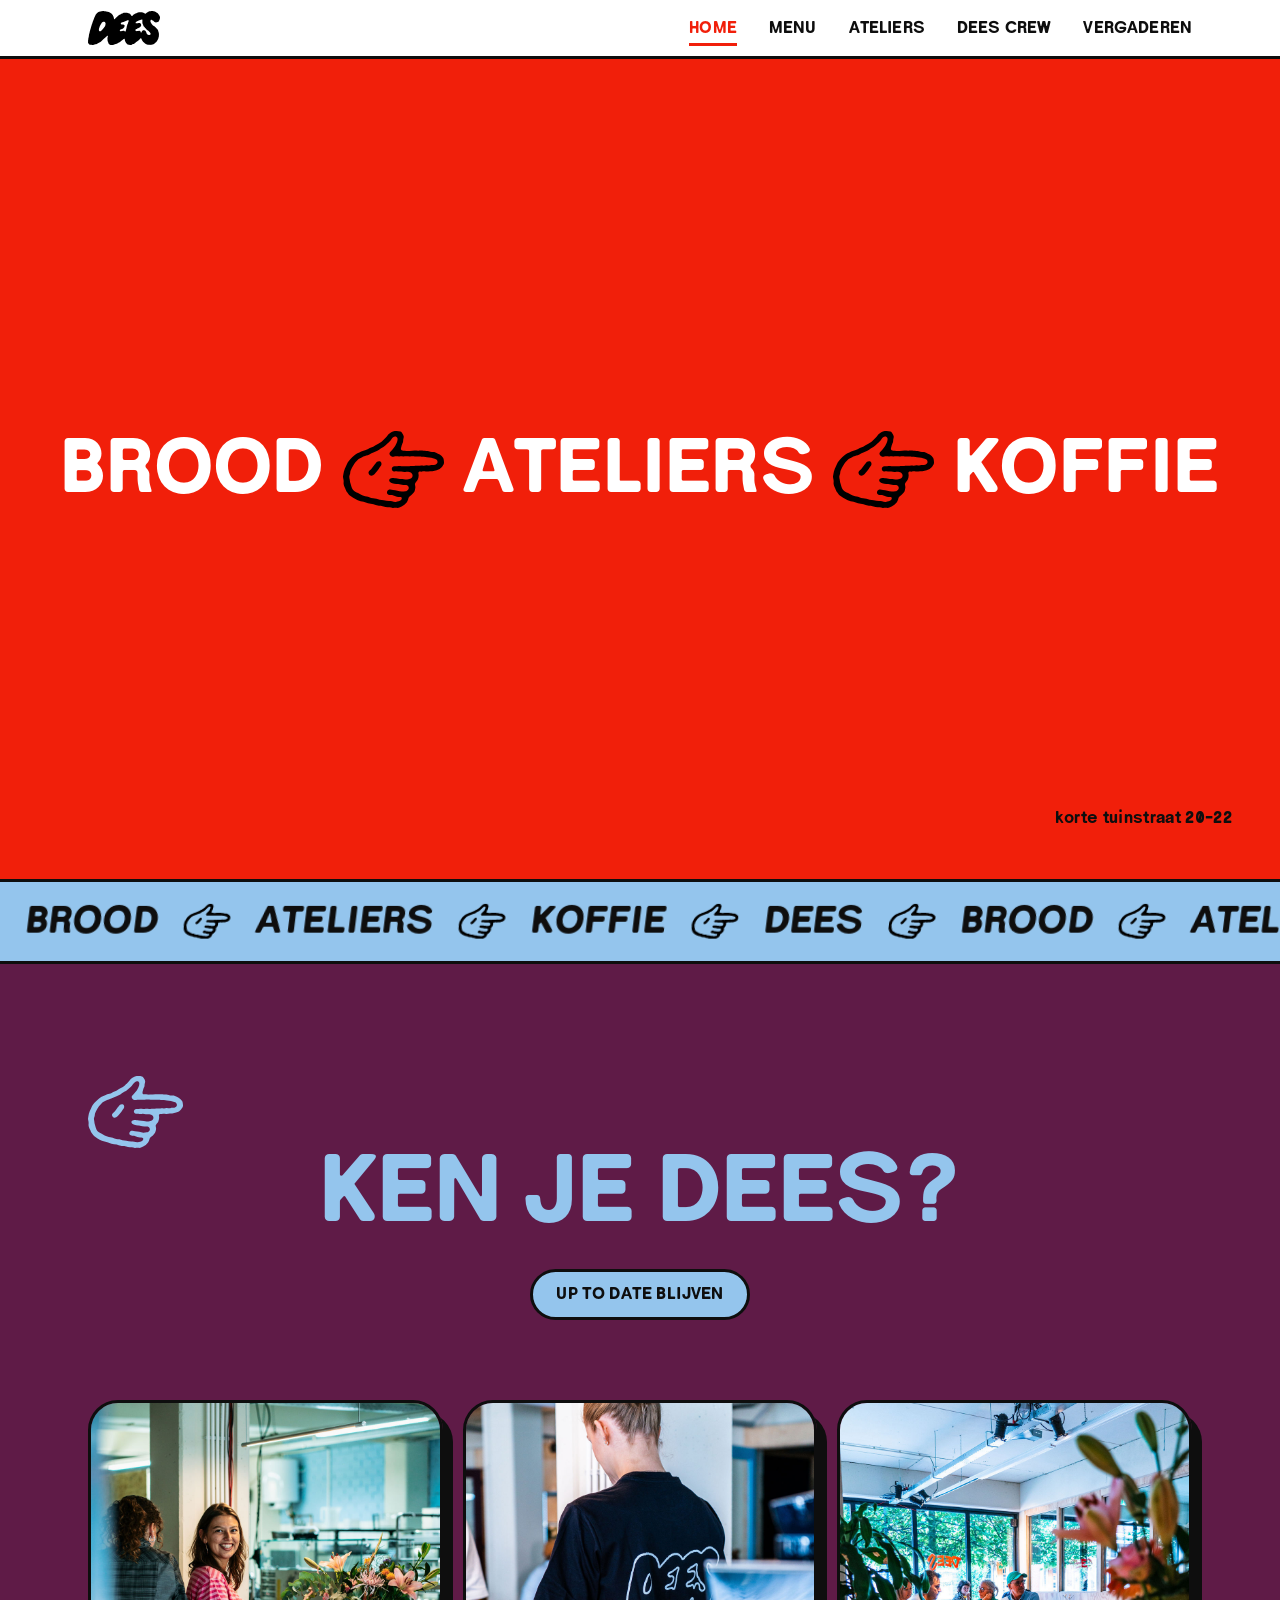
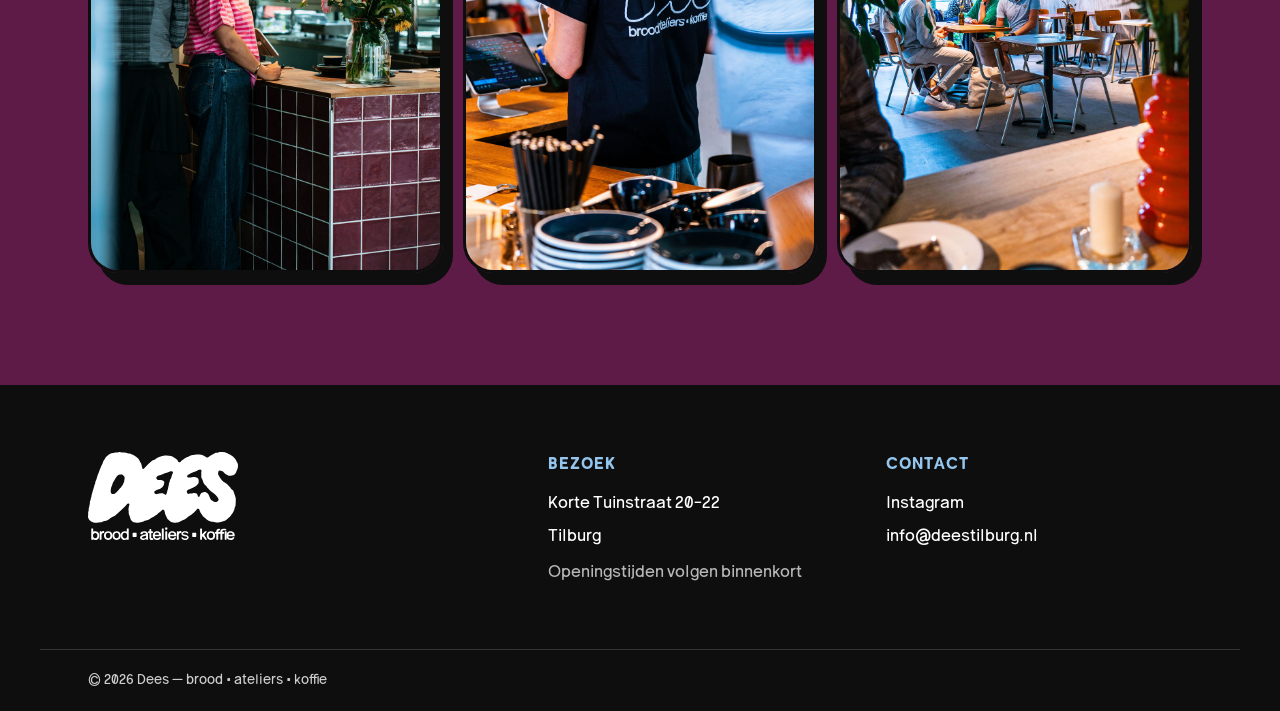
==== commit f96f6004: "Redesign site: new hero, brand assets, colors, and site-wide fixes - Rebuild home hero with real tex" ====
--- a/site/index.html
+++ b/site/index.html
@@ -19,7 +19,7 @@
   <header class="nav" id="top">
     <div class="container nav__inner">
       <a href="index.html" class="nav__logo" aria-label="Dees — home">
-        <img src="assets/img/logo/dees-wordmark-black.png" alt="Dees" />
+        <img src="assets/img/logo/dees-wordmark-black.svg" alt="Dees" />
       </a>
       <nav class="nav__links" aria-label="Hoofdmenu">
         <a href="index.html" aria-current="page">Home</a>
@@ -38,11 +38,11 @@
   <div class="menu" id="mobile-menu" data-open="false">
     <nav aria-label="Mobiel menu">
       <ul>
-        <li><a href="index.html"><img class="point" src="assets/img/hands/h-right.png" alt="" aria-hidden="true">Home</a></li>
-        <li><a href="menu.html"><img class="point" src="assets/img/hands/h-right.png" alt="" aria-hidden="true">Menu</a></li>
-        <li><a href="ateliers.html"><img class="point" src="assets/img/hands/h-right.png" alt="" aria-hidden="true">Ateliers</a></li>
-        <li><a href="crew.html"><img class="point" src="assets/img/hands/h-right.png" alt="" aria-hidden="true">Dees Crew</a></li>
-        <li><a href="vergaderen.html"><img class="point" src="assets/img/hands/h-right.png" alt="" aria-hidden="true">Vergaderen</a></li>
+        <li><a href="index.html"><img class="point" src="assets/img/hands/h-right.svg" alt="" aria-hidden="true">Home</a></li>
+        <li><a href="menu.html"><img class="point" src="assets/img/hands/h-right.svg" alt="" aria-hidden="true">Menu</a></li>
+        <li><a href="ateliers.html"><img class="point" src="assets/img/hands/h-right.svg" alt="" aria-hidden="true">Ateliers</a></li>
+        <li><a href="crew.html"><img class="point" src="assets/img/hands/h-right.svg" alt="" aria-hidden="true">Dees Crew</a></li>
+        <li><a href="vergaderen.html"><img class="point" src="assets/img/hands/h-right.svg" alt="" aria-hidden="true">Vergaderen</a></li>
       </ul>
     </nav>
     <p class="menu__foot payoff">brood<span class="dot"></span>ateliers<span class="dot"></span>koffie</p>
@@ -52,133 +52,33 @@
 
     <!-- HERO -->
     <section class="hero">
-      <span class="hero__blob blob-1" aria-hidden="true"></span>
-      <span class="hero__blob blob-2" aria-hidden="true"></span>
-      <span class="hero__blob blob-3" aria-hidden="true"></span>
-      <img class="hero__hand h-a" src="assets/img/hands/h-downright.png" alt="" aria-hidden="true" />
-      <img class="hero__hand h-b" src="assets/img/hands/h-upleft.png" alt="" aria-hidden="true" />
       <div class="container hero__inner">
-        <p class="kicker hero__eyebrow">brood • ateliers • koffie — Tilburg</p>
-        <h1 class="hero__title">Ken je<br>Dees<span class="q">?</span></h1>
-        <p class="lead hero__sub">Welkom bij Dees. Een plek voor vers brood, ontbijt, lunch,<br class="hide-mob"> koffie en creatieve ontmoetingen in Tilburg.</p>
-        <div class="hero__cta">
-          <a href="menu.html" class="btn btn--red">Bekijk het menu</a>
-          <a href="#welkom" class="btn btn--ghost">Ontdek Dees</a>
-        </div>
-        <p class="hero__addr payoff">Korte Tuinstraat 20-22 <span class="dot"></span> Dwaalgebied Tilburg</p>
+        <p class="display hero__brood">Brood<img class="hand-inline" src="assets/img/hands/h-right.svg" alt="">Ateliers<img class="hand-inline" src="assets/img/hands/h-right.svg" alt="">Koffie</p>
       </div>
+      <p class="hero__addr-corner payoff">Korte Tuinstraat 20-22</p>
     </section>
 
     <!-- MARQUEE -->
-    <div class="marquee" aria-hidden="true">
+    <div class="marquee marquee--blue" aria-hidden="true">
       <div class="marquee__track">
-        <span>Brood <img src="assets/img/hands/h-right.png" alt=""> Ateliers <img src="assets/img/hands/h-right.png" alt=""> Koffie <img src="assets/img/hands/h-right.png" alt=""> Dees <img src="assets/img/hands/h-right.png" alt=""></span>
-        <span>Brood <img src="assets/img/hands/h-right.png" alt=""> Ateliers <img src="assets/img/hands/h-right.png" alt=""> Koffie <img src="assets/img/hands/h-right.png" alt=""> Dees <img src="assets/img/hands/h-right.png" alt=""></span>
+        <span>Brood<img src="assets/img/hands/h-right.svg" alt="">Ateliers<img src="assets/img/hands/h-right.svg" alt="">Koffie<img src="assets/img/hands/h-right.svg" alt="">Dees<img src="assets/img/hands/h-right.svg" alt=""></span>
+        <span>Brood<img src="assets/img/hands/h-right.svg" alt="">Ateliers<img src="assets/img/hands/h-right.svg" alt="">Koffie<img src="assets/img/hands/h-right.svg" alt="">Dees<img src="assets/img/hands/h-right.svg" alt=""></span>
       </div>
     </div>
 
-    <!-- WELKOM / INTRO -->
-    <section class="section" id="welkom">
-      <div class="container split">
-        <div class="split__text stack reveal">
-          <p class="kicker eyebrow-red">Welkom bij Dees</p>
-          <h2 style="font-size:var(--fs-h2)">Een open deur<br>in het Dwaalgebied</h2>
-          <div class="tekst-blok">
-            <p>Dees is een toegankelijke plek waar horeca, retail en ateliers samenkomen. Een derde plek — niet thuis, niet werk, maar ergens daartussenin waar je altijd welkom bent.</p>
-            <p>Of je nu binnenloopt voor een goede koffie, vers brood, een lange lunch of gewoon even wilt zijn: bij Dees staat de deur open. Ambachtelijk, handgemaakt en met ruimte voor spontaniteit.</p>
-          </div>
-          <div class="hero__cta" style="justify-content:flex-start;margin-top:1rem">
-            <a href="crew.html" class="btn btn--blue">Leer de crew kennen</a>
-          </div>
-        </div>
-        <div class="split__media reveal">
-          <img src="assets/img/photo/deeg-handen.jpg" alt="Handen kneden vers deeg bij Dees, met het Dees-logo eroverheen." loading="lazy" />
+    <!-- KEN JE DEES -->
+    <section class="section bg-purple" id="kenjedees">
+      <div class="container" style="text-align:center">
+        <h2 style="font-size:var(--fs-h1)"><img class="hand-inline" src="assets/img/hands/h-right-blue.svg" alt="" style="height:.75em;margin-right:.3em">KEN JE DEES?</h2>
+        <div class="hero__cta" style="justify-content:center;margin-top:2rem">
+          <a href="https://www.instagram.com/deestilburg" target="_blank" rel="noopener" class="btn btn--blue">Up to date blijven</a>
         </div>
       </div>
-    </section>
-
-    <!-- PIJLERS: brood / ateliers / koffie -->
-    <section class="section bg-warm">
-      <div class="container">
-        <div class="section-head reveal">
-          <p class="kicker">Drie dingen, één plek</p>
-          <h2>Brood, ateliers<br>&amp; koffie</h2>
-        </div>
-        <div class="pillars">
-          <article class="pillar pillar--red reveal">
-            <span class="pillar__no">01 — Brood</span>
-            <div>
-              <h3>Vers uit eigen oven</h3>
-              <p>Elke dag desembrood, croissants, foccacia en broodjes van de maand. Mixen, kneden, bakken, eten.</p>
-            </div>
-            <a href="menu.html" class="kicker" style="margin-top:1rem">Naar het menu <img class="hand-inline" src="assets/img/hands/h-right.png" alt=""></a>
-          </article>
-          <article class="pillar pillar--blue reveal">
-            <span class="pillar__no">02 — Ateliers</span>
-            <div>
-              <h3>Ruimte voor makers</h3>
-              <p>Creatieve ateliers, workshops en werkplekken. Een plek waar creativiteit mag ontstaan — nooit geforceerd.</p>
-            </div>
-            <a href="ateliers.html" class="kicker" style="margin-top:1rem">Bekijk ateliers <img class="hand-inline" src="assets/img/hands/h-right.png" alt=""></a>
-          </article>
-          <article class="pillar pillar--purple reveal">
-            <span class="pillar__no">03 — Koffie</span>
-            <div>
-              <h3>Blijf even zitten</h3>
-              <p>Specialty koffie, thee en een lange tafel. Werken, kletsen of gewoon even zijn. Jij bepaalt.</p>
-            </div>
-            <a href="menu.html" class="kicker" style="margin-top:1rem">Koffie &amp; meer <img class="hand-inline" src="assets/img/hands/h-right.png" alt=""></a>
-          </article>
-        </div>
-      </div>
-    </section>
-
-    <!-- FOTO BAND -->
-    <div class="band band--full">
-      <img src="assets/img/photo/bakker-brood.jpg" alt="Bakkers met vers brood in de bakkerij van Dees." loading="lazy" />
-      <div class="band__quote">
-        <p class="display skew">Elke dag<br>vers brood</p>
-      </div>
-    </div>
-
-    <!-- WAARDEN -->
-    <section class="section">
-      <div class="container">
-        <div class="section-head reveal">
-          <p class="kicker eyebrow-red">Waar Dees voor staat</p>
-          <h2>Menselijk, creatief<br>&amp; handgemaakt</h2>
-        </div>
-        <div class="values">
-          <div class="value reveal">
-            <h3>Open deur</h3>
-            <p>Een open, uitnodigende plek. Iedereen is welkom om binnen te lopen, te blijven hangen of mee te doen.</p>
-          </div>
-          <div class="value reveal">
-            <h3>Creatieve energie</h3>
-            <p>Levendige creativiteit met ruimte voor variatie. Creativiteit die je niet altijd ziet, maar wél voelt.</p>
-          </div>
-          <div class="value reveal">
-            <h3>Handgemaakt</h3>
-            <p>Met aandacht gemaakt. Imperfecties mogen er zijn — dat maakt het echt, warm en van Dees.</p>
-          </div>
-        </div>
-      </div>
-    </section>
-
-    <!-- CTA -->
-    <section class="section bg-purple">
-      <div class="container split">
-        <div class="stack reveal">
-          <p class="kicker">Kom je langs?</p>
-          <h2 style="font-size:var(--fs-h1);color:var(--blue)">Tot bij<br>Dees.</h2>
-          <p class="lead" style="color:var(--paper)">Je vindt ons in het Dwaalgebied, Korte Tuinstraat 20-22 in Tilburg. Loop binnen voor koffie, brood of een babbel.</p>
-          <div class="hero__cta" style="justify-content:flex-start">
-            <a href="https://maps.google.com/?q=Korte+Tuinstraat+20-22+Tilburg" target="_blank" rel="noopener" class="btn btn--blue">Bekijk op de kaart</a>
-            <a href="mailto:info@deestilburg.nl" class="btn btn--ghost btn--on-dark" style="color:var(--paper)">Mail ons</a>
-          </div>
-        </div>
-        <div class="reveal" style="display:flex;justify-content:center">
-          <img src="assets/img/hands/circle-blue.png" alt="Wijzende handjes rondom het Dees-logo." style="max-width:min(100%,420px)" loading="lazy" />
+      <div class="container" style="margin-top:clamp(3rem,7vw,5rem)">
+        <div class="photo-row">
+          <img src="assets/img/photo/Horeca/DEESopening-43.jpg" alt="Lachende gast aan de balie van Dees." loading="lazy" />
+          <img src="assets/img/photo/Horeca/DEESopening-13.jpg" alt="Crew van Dees achter de kassa met het Dees-logo op de rug." loading="lazy" />
+          <img src="assets/img/photo/Horeca/DEESopening-30.jpg" alt="Gasten aan tafel in het interieur van Dees." loading="lazy" />
         </div>
       </div>
     </section>
@@ -189,32 +89,26 @@
   <footer class="footer">
     <div class="container footer__grid">
       <div class="footer__logo">
-        <img src="assets/img/logo/dees-wordmark-white.png" alt="Dees" />
-        <p class="payoff">brood<span class="dot"></span>ateliers<span class="dot"></span>koffie</p>
-        <p style="opacity:.8;margin-top:1rem">Een open plek voor brood, koffie en creativiteit in het Dwaalgebied van Tilburg.</p>
+        <img src="assets/img/logo/dees-lockup-white.svg" alt="Dees — brood • ateliers • koffie" />
       </div>
       <div>
         <h4>Bezoek</h4>
         <ul class="footer__links">
           <li>Korte Tuinstraat 20-22</li>
-          <li>Dwaalgebied, Tilburg</li>
+          <li>Tilburg</li>
           <li style="opacity:.7;margin-top:.6rem">Openingstijden volgen binnenkort</li>
         </ul>
       </div>
       <div>
-        <h4>Contact &amp; menu</h4>
+        <h4>Contact</h4>
         <ul class="footer__links">
+          <li><a href="https://www.instagram.com/deestilburg" target="_blank" rel="noopener">Instagram</a></li>
           <li><a href="mailto:info@deestilburg.nl">info@deestilburg.nl</a></li>
-          <li><a href="menu.html">Menu</a></li>
-          <li><a href="ateliers.html">Ateliers</a></li>
-          <li><a href="crew.html">Dees Crew</a></li>
-          <li><a href="vergaderen.html">Vergaderen</a></li>
         </ul>
       </div>
     </div>
     <div class="container footer__bar">
       <span>© <span id="jaar">2026</span> Dees — brood • ateliers • koffie</span>
-      <span>Tilburg 🥐</span>
     </div>
   </footer>
 
--- a/site/css/fonts.css
+++ b/site/css/fonts.css
@@ -1,450 +1,16 @@
-/* devanagari */
 @font-face {
-  font-family: 'Baloo 2';
+  font-family: 'Serial B Neue';
   font-style: normal;
   font-weight: 400;
   font-display: swap;
-  src: url(../fonts/wXKrE3kTposypRyd51ncAM4olXcLtA.woff2) format('woff2');
-  unicode-range: U+0900-097F, U+1CD0-1CF9, U+200C-200D, U+20A8, U+20B9, U+20F0, U+25CC, U+A830-A839, U+A8E0-A8FF, U+11B00-11B09;
+  src: url(../assets/fonts/SerialBNeue-Regular.woff2) format('woff2'),
+       url(../assets/fonts/SerialBNeue-Regular.woff) format('woff');
 }
-/* vietnamese */
 @font-face {
-  font-family: 'Baloo 2';
-  font-style: normal;
-  font-weight: 400;
-  font-display: swap;
-  src: url(../fonts/wXKrE3kTposypRyd51fcAM4olXcLtA.woff2) format('woff2');
-  unicode-range: U+0102-0103, U+0110-0111, U+0128-0129, U+0168-0169, U+01A0-01A1, U+01AF-01B0, U+0300-0301, U+0303-0304, U+0308-0309, U+0323, U+0329, U+1EA0-1EF9, U+20AB;
-}
-/* latin-ext */
-@font-face {
-  font-family: 'Baloo 2';
-  font-style: normal;
-  font-weight: 400;
-  font-display: swap;
-  src: url(../fonts/wXKrE3kTposypRyd51bcAM4olXcLtA.woff2) format('woff2');
-  unicode-range: U+0100-02BA, U+02BD-02C5, U+02C7-02CC, U+02CE-02D7, U+02DD-02FF, U+0304, U+0308, U+0329, U+1D00-1DBF, U+1E00-1E9F, U+1EF2-1EFF, U+2020, U+20A0-20AB, U+20AD-20C0, U+2113, U+2C60-2C7F, U+A720-A7FF;
-}
-/* latin */
-@font-face {
-  font-family: 'Baloo 2';
-  font-style: normal;
-  font-weight: 400;
-  font-display: swap;
-  src: url(../fonts/wXKrE3kTposypRyd51jcAM4olXc.woff2) format('woff2');
-  unicode-range: U+0000-00FF, U+0131, U+0152-0153, U+02BB-02BC, U+02C6, U+02DA, U+02DC, U+0304, U+0308, U+0329, U+2000-206F, U+20AC, U+2122, U+2191, U+2193, U+2212, U+2215, U+FEFF, U+FFFD;
-}
-/* devanagari */
-@font-face {
-  font-family: 'Baloo 2';
-  font-style: normal;
-  font-weight: 500;
-  font-display: swap;
-  src: url(../fonts/wXKrE3kTposypRyd51ncAM4olXcLtA.woff2) format('woff2');
-  unicode-range: U+0900-097F, U+1CD0-1CF9, U+200C-200D, U+20A8, U+20B9, U+20F0, U+25CC, U+A830-A839, U+A8E0-A8FF, U+11B00-11B09;
-}
-/* vietnamese */
-@font-face {
-  font-family: 'Baloo 2';
-  font-style: normal;
-  font-weight: 500;
-  font-display: swap;
-  src: url(../fonts/wXKrE3kTposypRyd51fcAM4olXcLtA.woff2) format('woff2');
-  unicode-range: U+0102-0103, U+0110-0111, U+0128-0129, U+0168-0169, U+01A0-01A1, U+01AF-01B0, U+0300-0301, U+0303-0304, U+0308-0309, U+0323, U+0329, U+1EA0-1EF9, U+20AB;
-}
-/* latin-ext */
-@font-face {
-  font-family: 'Baloo 2';
-  font-style: normal;
-  font-weight: 500;
-  font-display: swap;
-  src: url(../fonts/wXKrE3kTposypRyd51bcAM4olXcLtA.woff2) format('woff2');
-  unicode-range: U+0100-02BA, U+02BD-02C5, U+02C7-02CC, U+02CE-02D7, U+02DD-02FF, U+0304, U+0308, U+0329, U+1D00-1DBF, U+1E00-1E9F, U+1EF2-1EFF, U+2020, U+20A0-20AB, U+20AD-20C0, U+2113, U+2C60-2C7F, U+A720-A7FF;
-}
-/* latin */
-@font-face {
-  font-family: 'Baloo 2';
-  font-style: normal;
-  font-weight: 500;
-  font-display: swap;
-  src: url(../fonts/wXKrE3kTposypRyd51jcAM4olXc.woff2) format('woff2');
-  unicode-range: U+0000-00FF, U+0131, U+0152-0153, U+02BB-02BC, U+02C6, U+02DA, U+02DC, U+0304, U+0308, U+0329, U+2000-206F, U+20AC, U+2122, U+2191, U+2193, U+2212, U+2215, U+FEFF, U+FFFD;
-}
-/* devanagari */
-@font-face {
-  font-family: 'Baloo 2';
-  font-style: normal;
-  font-weight: 600;
-  font-display: swap;
-  src: url(../fonts/wXKrE3kTposypRyd51ncAM4olXcLtA.woff2) format('woff2');
-  unicode-range: U+0900-097F, U+1CD0-1CF9, U+200C-200D, U+20A8, U+20B9, U+20F0, U+25CC, U+A830-A839, U+A8E0-A8FF, U+11B00-11B09;
-}
-/* vietnamese */
-@font-face {
-  font-family: 'Baloo 2';
-  font-style: normal;
-  font-weight: 600;
-  font-display: swap;
-  src: url(../fonts/wXKrE3kTposypRyd51fcAM4olXcLtA.woff2) format('woff2');
-  unicode-range: U+0102-0103, U+0110-0111, U+0128-0129, U+0168-0169, U+01A0-01A1, U+01AF-01B0, U+0300-0301, U+0303-0304, U+0308-0309, U+0323, U+0329, U+1EA0-1EF9, U+20AB;
-}
-/* latin-ext */
-@font-face {
-  font-family: 'Baloo 2';
-  font-style: normal;
-  font-weight: 600;
-  font-display: swap;
-  src: url(../fonts/wXKrE3kTposypRyd51bcAM4olXcLtA.woff2) format('woff2');
-  unicode-range: U+0100-02BA, U+02BD-02C5, U+02C7-02CC, U+02CE-02D7, U+02DD-02FF, U+0304, U+0308, U+0329, U+1D00-1DBF, U+1E00-1E9F, U+1EF2-1EFF, U+2020, U+20A0-20AB, U+20AD-20C0, U+2113, U+2C60-2C7F, U+A720-A7FF;
-}
-/* latin */
-@font-face {
-  font-family: 'Baloo 2';
-  font-style: normal;
-  font-weight: 600;
-  font-display: swap;
-  src: url(../fonts/wXKrE3kTposypRyd51jcAM4olXc.woff2) format('woff2');
-  unicode-range: U+0000-00FF, U+0131, U+0152-0153, U+02BB-02BC, U+02C6, U+02DA, U+02DC, U+0304, U+0308, U+0329, U+2000-206F, U+20AC, U+2122, U+2191, U+2193, U+2212, U+2215, U+FEFF, U+FFFD;
-}
-/* devanagari */
-@font-face {
-  font-family: 'Baloo 2';
-  font-style: normal;
-  font-weight: 700;
-  font-display: swap;
-  src: url(../fonts/wXKrE3kTposypRyd51ncAM4olXcLtA.woff2) format('woff2');
-  unicode-range: U+0900-097F, U+1CD0-1CF9, U+200C-200D, U+20A8, U+20B9, U+20F0, U+25CC, U+A830-A839, U+A8E0-A8FF, U+11B00-11B09;
-}
-/* vietnamese */
-@font-face {
-  font-family: 'Baloo 2';
-  font-style: normal;
-  font-weight: 700;
-  font-display: swap;
-  src: url(../fonts/wXKrE3kTposypRyd51fcAM4olXcLtA.woff2) format('woff2');
-  unicode-range: U+0102-0103, U+0110-0111, U+0128-0129, U+0168-0169, U+01A0-01A1, U+01AF-01B0, U+0300-0301, U+0303-0304, U+0308-0309, U+0323, U+0329, U+1EA0-1EF9, U+20AB;
-}
-/* latin-ext */
-@font-face {
-  font-family: 'Baloo 2';
-  font-style: normal;
-  font-weight: 700;
-  font-display: swap;
-  src: url(../fonts/wXKrE3kTposypRyd51bcAM4olXcLtA.woff2) format('woff2');
-  unicode-range: U+0100-02BA, U+02BD-02C5, U+02C7-02CC, U+02CE-02D7, U+02DD-02FF, U+0304, U+0308, U+0329, U+1D00-1DBF, U+1E00-1E9F, U+1EF2-1EFF, U+2020, U+20A0-20AB, U+20AD-20C0, U+2113, U+2C60-2C7F, U+A720-A7FF;
-}
-/* latin */
-@font-face {
-  font-family: 'Baloo 2';
-  font-style: normal;
-  font-weight: 700;
-  font-display: swap;
-  src: url(../fonts/wXKrE3kTposypRyd51jcAM4olXc.woff2) format('woff2');
-  unicode-range: U+0000-00FF, U+0131, U+0152-0153, U+02BB-02BC, U+02C6, U+02DA, U+02DC, U+0304, U+0308, U+0329, U+2000-206F, U+20AC, U+2122, U+2191, U+2193, U+2212, U+2215, U+FEFF, U+FFFD;
-}
-/* devanagari */
-@font-face {
-  font-family: 'Baloo 2';
+  font-family: 'Serial B Neue';
   font-style: normal;
   font-weight: 800;
   font-display: swap;
-  src: url(../fonts/wXKrE3kTposypRyd51ncAM4olXcLtA.woff2) format('woff2');
-  unicode-range: U+0900-097F, U+1CD0-1CF9, U+200C-200D, U+20A8, U+20B9, U+20F0, U+25CC, U+A830-A839, U+A8E0-A8FF, U+11B00-11B09;
+  src: url(../assets/fonts/SerialBNeue-Heavy.woff2) format('woff2'),
+       url(../assets/fonts/SerialBNeue-Heavy.woff) format('woff');
 }
-/* vietnamese */
-@font-face {
-  font-family: 'Baloo 2';
-  font-style: normal;
-  font-weight: 800;
-  font-display: swap;
-  src: url(../fonts/wXKrE3kTposypRyd51fcAM4olXcLtA.woff2) format('woff2');
-  unicode-range: U+0102-0103, U+0110-0111, U+0128-0129, U+0168-0169, U+01A0-01A1, U+01AF-01B0, U+0300-0301, U+0303-0304, U+0308-0309, U+0323, U+0329, U+1EA0-1EF9, U+20AB;
-}
-/* latin-ext */
-@font-face {
-  font-family: 'Baloo 2';
-  font-style: normal;
-  font-weight: 800;
-  font-display: swap;
-  src: url(../fonts/wXKrE3kTposypRyd51bcAM4olXcLtA.woff2) format('woff2');
-  unicode-range: U+0100-02BA, U+02BD-02C5, U+02C7-02CC, U+02CE-02D7, U+02DD-02FF, U+0304, U+0308, U+0329, U+1D00-1DBF, U+1E00-1E9F, U+1EF2-1EFF, U+2020, U+20A0-20AB, U+20AD-20C0, U+2113, U+2C60-2C7F, U+A720-A7FF;
-}
-/* latin */
-@font-face {
-  font-family: 'Baloo 2';
-  font-style: normal;
-  font-weight: 800;
-  font-display: swap;
-  src: url(../fonts/wXKrE3kTposypRyd51jcAM4olXc.woff2) format('woff2');
-  unicode-range: U+0000-00FF, U+0131, U+0152-0153, U+02BB-02BC, U+02C6, U+02DA, U+02DC, U+0304, U+0308, U+0329, U+2000-206F, U+20AC, U+2122, U+2191, U+2193, U+2212, U+2215, U+FEFF, U+FFFD;
-}
-/* cyrillic-ext */
-@font-face {
-  font-family: 'Nunito';
-  font-style: italic;
-  font-weight: 700;
-  font-display: swap;
-  src: url(../fonts/XRXK3I6Li01BKofIMPyPbj8d7IEAGXNiSncHgKbaf2z4e9z5MV0.woff2) format('woff2');
-  unicode-range: U+0460-052F, U+1C80-1C8A, U+20B4, U+2DE0-2DFF, U+A640-A69F, U+FE2E-FE2F;
-}
-/* cyrillic */
-@font-face {
-  font-family: 'Nunito';
-  font-style: italic;
-  font-weight: 700;
-  font-display: swap;
-  src: url(../fonts/XRXK3I6Li01BKofIMPyPbj8d7IEAGXNiSncHiabaf2z4e9z5MV0.woff2) format('woff2');
-  unicode-range: U+0301, U+0400-045F, U+0490-0491, U+04B0-04B1, U+2116;
-}
-/* vietnamese */
-@font-face {
-  font-family: 'Nunito';
-  font-style: italic;
-  font-weight: 700;
-  font-display: swap;
-  src: url(../fonts/XRXK3I6Li01BKofIMPyPbj8d7IEAGXNiSncHgqbaf2z4e9z5MV0.woff2) format('woff2');
-  unicode-range: U+0102-0103, U+0110-0111, U+0128-0129, U+0168-0169, U+01A0-01A1, U+01AF-01B0, U+0300-0301, U+0303-0304, U+0308-0309, U+0323, U+0329, U+1EA0-1EF9, U+20AB;
-}
-/* latin-ext */
-@font-face {
-  font-family: 'Nunito';
-  font-style: italic;
-  font-weight: 700;
-  font-display: swap;
-  src: url(../fonts/XRXK3I6Li01BKofIMPyPbj8d7IEAGXNiSncHg6baf2z4e9z5MV0.woff2) format('woff2');
-  unicode-range: U+0100-02BA, U+02BD-02C5, U+02C7-02CC, U+02CE-02D7, U+02DD-02FF, U+0304, U+0308, U+0329, U+1D00-1DBF, U+1E00-1E9F, U+1EF2-1EFF, U+2020, U+20A0-20AB, U+20AD-20C0, U+2113, U+2C60-2C7F, U+A720-A7FF;
-}
-/* latin */
-@font-face {
-  font-family: 'Nunito';
-  font-style: italic;
-  font-weight: 700;
-  font-display: swap;
-  src: url(../fonts/XRXK3I6Li01BKofIMPyPbj8d7IEAGXNiSncHjabaf2z4e9z5.woff2) format('woff2');
-  unicode-range: U+0000-00FF, U+0131, U+0152-0153, U+02BB-02BC, U+02C6, U+02DA, U+02DC, U+0304, U+0308, U+0329, U+2000-206F, U+20AC, U+2122, U+2191, U+2193, U+2212, U+2215, U+FEFF, U+FFFD;
-}
-/* cyrillic-ext */
-@font-face {
-  font-family: 'Nunito';
-  font-style: normal;
-  font-weight: 400;
-  font-display: swap;
-  src: url(../fonts/XRXV3I6Li01BKofIOOaBTMnFcQIG.woff2) format('woff2');
-  unicode-range: U+0460-052F, U+1C80-1C8A, U+20B4, U+2DE0-2DFF, U+A640-A69F, U+FE2E-FE2F;
-}
-/* cyrillic */
-@font-face {
-  font-family: 'Nunito';
-  font-style: normal;
-  font-weight: 400;
-  font-display: swap;
-  src: url(../fonts/XRXV3I6Li01BKofIMeaBTMnFcQIG.woff2) format('woff2');
-  unicode-range: U+0301, U+0400-045F, U+0490-0491, U+04B0-04B1, U+2116;
-}
-/* vietnamese */
-@font-face {
-  font-family: 'Nunito';
-  font-style: normal;
-  font-weight: 400;
-  font-display: swap;
-  src: url(../fonts/XRXV3I6Li01BKofIOuaBTMnFcQIG.woff2) format('woff2');
-  unicode-range: U+0102-0103, U+0110-0111, U+0128-0129, U+0168-0169, U+01A0-01A1, U+01AF-01B0, U+0300-0301, U+0303-0304, U+0308-0309, U+0323, U+0329, U+1EA0-1EF9, U+20AB;
-}
-/* latin-ext */
-@font-face {
-  font-family: 'Nunito';
-  font-style: normal;
-  font-weight: 400;
-  font-display: swap;
-  src: url(../fonts/XRXV3I6Li01BKofIO-aBTMnFcQIG.woff2) format('woff2');
-  unicode-range: U+0100-02BA, U+02BD-02C5, U+02C7-02CC, U+02CE-02D7, U+02DD-02FF, U+0304, U+0308, U+0329, U+1D00-1DBF, U+1E00-1E9F, U+1EF2-1EFF, U+2020, U+20A0-20AB, U+20AD-20C0, U+2113, U+2C60-2C7F, U+A720-A7FF;
-}
-/* latin */
-@font-face {
-  font-family: 'Nunito';
-  font-style: normal;
-  font-weight: 400;
-  font-display: swap;
-  src: url(../fonts/XRXV3I6Li01BKofINeaBTMnFcQ.woff2) format('woff2');
-  unicode-range: U+0000-00FF, U+0131, U+0152-0153, U+02BB-02BC, U+02C6, U+02DA, U+02DC, U+0304, U+0308, U+0329, U+2000-206F, U+20AC, U+2122, U+2191, U+2193, U+2212, U+2215, U+FEFF, U+FFFD;
-}
-/* cyrillic-ext */
-@font-face {
-  font-family: 'Nunito';
-  font-style: normal;
-  font-weight: 600;
-  font-display: swap;
-  src: url(../fonts/XRXV3I6Li01BKofIOOaBTMnFcQIG.woff2) format('woff2');
-  unicode-range: U+0460-052F, U+1C80-1C8A, U+20B4, U+2DE0-2DFF, U+A640-A69F, U+FE2E-FE2F;
-}
-/* cyrillic */
-@font-face {
-  font-family: 'Nunito';
-  font-style: normal;
-  font-weight: 600;
-  font-display: swap;
-  src: url(../fonts/XRXV3I6Li01BKofIMeaBTMnFcQIG.woff2) format('woff2');
-  unicode-range: U+0301, U+0400-045F, U+0490-0491, U+04B0-04B1, U+2116;
-}
-/* vietnamese */
-@font-face {
-  font-family: 'Nunito';
-  font-style: normal;
-  font-weight: 600;
-  font-display: swap;
-  src: url(../fonts/XRXV3I6Li01BKofIOuaBTMnFcQIG.woff2) format('woff2');
-  unicode-range: U+0102-0103, U+0110-0111, U+0128-0129, U+0168-0169, U+01A0-01A1, U+01AF-01B0, U+0300-0301, U+0303-0304, U+0308-0309, U+0323, U+0329, U+1EA0-1EF9, U+20AB;
-}
-/* latin-ext */
-@font-face {
-  font-family: 'Nunito';
-  font-style: normal;
-  font-weight: 600;
-  font-display: swap;
-  src: url(../fonts/XRXV3I6Li01BKofIO-aBTMnFcQIG.woff2) format('woff2');
-  unicode-range: U+0100-02BA, U+02BD-02C5, U+02C7-02CC, U+02CE-02D7, U+02DD-02FF, U+0304, U+0308, U+0329, U+1D00-1DBF, U+1E00-1E9F, U+1EF2-1EFF, U+2020, U+20A0-20AB, U+20AD-20C0, U+2113, U+2C60-2C7F, U+A720-A7FF;
-}
-/* latin */
-@font-face {
-  font-family: 'Nunito';
-  font-style: normal;
-  font-weight: 600;
-  font-display: swap;
-  src: url(../fonts/XRXV3I6Li01BKofINeaBTMnFcQ.woff2) format('woff2');
-  unicode-range: U+0000-00FF, U+0131, U+0152-0153, U+02BB-02BC, U+02C6, U+02DA, U+02DC, U+0304, U+0308, U+0329, U+2000-206F, U+20AC, U+2122, U+2191, U+2193, U+2212, U+2215, U+FEFF, U+FFFD;
-}
-/* cyrillic-ext */
-@font-face {
-  font-family: 'Nunito';
-  font-style: normal;
-  font-weight: 700;
-  font-display: swap;
-  src: url(../fonts/XRXV3I6Li01BKofIOOaBTMnFcQIG.woff2) format('woff2');
-  unicode-range: U+0460-052F, U+1C80-1C8A, U+20B4, U+2DE0-2DFF, U+A640-A69F, U+FE2E-FE2F;
-}
-/* cyrillic */
-@font-face {
-  font-family: 'Nunito';
-  font-style: normal;
-  font-weight: 700;
-  font-display: swap;
-  src: url(../fonts/XRXV3I6Li01BKofIMeaBTMnFcQIG.woff2) format('woff2');
-  unicode-range: U+0301, U+0400-045F, U+0490-0491, U+04B0-04B1, U+2116;
-}
-/* vietnamese */
-@font-face {
-  font-family: 'Nunito';
-  font-style: normal;
-  font-weight: 700;
-  font-display: swap;
-  src: url(../fonts/XRXV3I6Li01BKofIOuaBTMnFcQIG.woff2) format('woff2');
-  unicode-range: U+0102-0103, U+0110-0111, U+0128-0129, U+0168-0169, U+01A0-01A1, U+01AF-01B0, U+0300-0301, U+0303-0304, U+0308-0309, U+0323, U+0329, U+1EA0-1EF9, U+20AB;
-}
-/* latin-ext */
-@font-face {
-  font-family: 'Nunito';
-  font-style: normal;
-  font-weight: 700;
-  font-display: swap;
-  src: url(../fonts/XRXV3I6Li01BKofIO-aBTMnFcQIG.woff2) format('woff2');
-  unicode-range: U+0100-02BA, U+02BD-02C5, U+02C7-02CC, U+02CE-02D7, U+02DD-02FF, U+0304, U+0308, U+0329, U+1D00-1DBF, U+1E00-1E9F, U+1EF2-1EFF, U+2020, U+20A0-20AB, U+20AD-20C0, U+2113, U+2C60-2C7F, U+A720-A7FF;
-}
-/* latin */
-@font-face {
-  font-family: 'Nunito';
-  font-style: normal;
-  font-weight: 700;
-  font-display: swap;
-  src: url(../fonts/XRXV3I6Li01BKofINeaBTMnFcQ.woff2) format('woff2');
-  unicode-range: U+0000-00FF, U+0131, U+0152-0153, U+02BB-02BC, U+02C6, U+02DA, U+02DC, U+0304, U+0308, U+0329, U+2000-206F, U+20AC, U+2122, U+2191, U+2193, U+2212, U+2215, U+FEFF, U+FFFD;
-}
-/* cyrillic-ext */
-@font-face {
-  font-family: 'Nunito';
-  font-style: normal;
-  font-weight: 800;
-  font-display: swap;
-  src: url(../fonts/XRXV3I6Li01BKofIOOaBTMnFcQIG.woff2) format('woff2');
-  unicode-range: U+0460-052F, U+1C80-1C8A, U+20B4, U+2DE0-2DFF, U+A640-A69F, U+FE2E-FE2F;
-}
-/* cyrillic */
-@font-face {
-  font-family: 'Nunito';
-  font-style: normal;
-  font-weight: 800;
-  font-display: swap;
-  src: url(../fonts/XRXV3I6Li01BKofIMeaBTMnFcQIG.woff2) format('woff2');
-  unicode-range: U+0301, U+0400-045F, U+0490-0491, U+04B0-04B1, U+2116;
-}
-/* vietnamese */
-@font-face {
-  font-family: 'Nunito';
-  font-style: normal;
-  font-weight: 800;
-  font-display: swap;
-  src: url(../fonts/XRXV3I6Li01BKofIOuaBTMnFcQIG.woff2) format('woff2');
-  unicode-range: U+0102-0103, U+0110-0111, U+0128-0129, U+0168-0169, U+01A0-01A1, U+01AF-01B0, U+0300-0301, U+0303-0304, U+0308-0309, U+0323, U+0329, U+1EA0-1EF9, U+20AB;
-}
-/* latin-ext */
-@font-face {
-  font-family: 'Nunito';
-  font-style: normal;
-  font-weight: 800;
-  font-display: swap;
-  src: url(../fonts/XRXV3I6Li01BKofIO-aBTMnFcQIG.woff2) format('woff2');
-  unicode-range: U+0100-02BA, U+02BD-02C5, U+02C7-02CC, U+02CE-02D7, U+02DD-02FF, U+0304, U+0308, U+0329, U+1D00-1DBF, U+1E00-1E9F, U+1EF2-1EFF, U+2020, U+20A0-20AB, U+20AD-20C0, U+2113, U+2C60-2C7F, U+A720-A7FF;
-}
-/* latin */
-@font-face {
-  font-family: 'Nunito';
-  font-style: normal;
-  font-weight: 800;
-  font-display: swap;
-  src: url(../fonts/XRXV3I6Li01BKofINeaBTMnFcQ.woff2) format('woff2');
-  unicode-range: U+0000-00FF, U+0131, U+0152-0153, U+02BB-02BC, U+02C6, U+02DA, U+02DC, U+0304, U+0308, U+0329, U+2000-206F, U+20AC, U+2122, U+2191, U+2193, U+2212, U+2215, U+FEFF, U+FFFD;
-}
-/* cyrillic-ext */
-@font-face {
-  font-family: 'Nunito';
-  font-style: normal;
-  font-weight: 900;
-  font-display: swap;
-  src: url(../fonts/XRXV3I6Li01BKofIOOaBTMnFcQIG.woff2) format('woff2');
-  unicode-range: U+0460-052F, U+1C80-1C8A, U+20B4, U+2DE0-2DFF, U+A640-A69F, U+FE2E-FE2F;
-}
-/* cyrillic */
-@font-face {
-  font-family: 'Nunito';
-  font-style: normal;
-  font-weight: 900;
-  font-display: swap;
-  src: url(../fonts/XRXV3I6Li01BKofIMeaBTMnFcQIG.woff2) format('woff2');
-  unicode-range: U+0301, U+0400-045F, U+0490-0491, U+04B0-04B1, U+2116;
-}
-/* vietnamese */
-@font-face {
-  font-family: 'Nunito';
-  font-style: normal;
-  font-weight: 900;
-  font-display: swap;
-  src: url(../fonts/XRXV3I6Li01BKofIOuaBTMnFcQIG.woff2) format('woff2');
-  unicode-range: U+0102-0103, U+0110-0111, U+0128-0129, U+0168-0169, U+01A0-01A1, U+01AF-01B0, U+0300-0301, U+0303-0304, U+0308-0309, U+0323, U+0329, U+1EA0-1EF9, U+20AB;
-}
-/* latin-ext */
-@font-face {
-  font-family: 'Nunito';
-  font-style: normal;
-  font-weight: 900;
-  font-display: swap;
-  src: url(../fonts/XRXV3I6Li01BKofIO-aBTMnFcQIG.woff2) format('woff2');
-  unicode-range: U+0100-02BA, U+02BD-02C5, U+02C7-02CC, U+02CE-02D7, U+02DD-02FF, U+0304, U+0308, U+0329, U+1D00-1DBF, U+1E00-1E9F, U+1EF2-1EFF, U+2020, U+20A0-20AB, U+20AD-20C0, U+2113, U+2C60-2C7F, U+A720-A7FF;
-}
-/* latin */
-@font-face {
-  font-family: 'Nunito';
-  font-style: normal;
-  font-weight: 900;
-  font-display: swap;
-  src: url(../fonts/XRXV3I6Li01BKofINeaBTMnFcQ.woff2) format('woff2');
-  unicode-range: U+0000-00FF, U+0131, U+0152-0153, U+02BB-02BC, U+02C6, U+02DA, U+02DC, U+0304, U+0308, U+0329, U+2000-206F, U+20AC, U+2122, U+2191, U+2193, U+2212, U+2215, U+FEFF, U+FFFD;
-}
--- a/site/css/styles.css
+++ b/site/css/styles.css
@@ -1,7 +1,7 @@
 /* =====================================================================
    DEES — brood • ateliers • koffie
    Design system (v1) — gebaseerd op het brandbook (DETLET, v2)
-   Fonts: Baloo 2 (display, staat in voor "Serial A") + Nunito (body, "Serial B")
+   Font: Serial B Neue (regular voor body, heavy voor koppen)
    Kleuren gesampeld uit het brandbook: blauw #94C5ED, rood #F11F0A,
    paars #5F1B47, zwart, wit.
    ===================================================================== */
@@ -21,8 +21,8 @@
   --ink-soft: #1c1c1c;
 
   /* Type */
-  --font-display: "Baloo 2", "Nunito", system-ui, sans-serif;
-  --font-body: "Nunito", system-ui, -apple-system, Segoe UI, Roboto, sans-serif;
+  --font-display: "Serial B Neue", system-ui, sans-serif;
+  --font-body: "Serial B Neue", system-ui, -apple-system, Segoe UI, Roboto, sans-serif;
 
   /* Ritme */
   --maxw: 1200px;
@@ -186,25 +186,24 @@
 /* ---------- Hero ---------- */
 .hero {
   position: relative; overflow: hidden;
-  background: var(--blue);
+  background: var(--red);
   min-height: min(92vh, 820px);
   display: flex; align-items: center;
-  border-bottom: 3px solid var(--ink);
-}
-.hero__inner { position: relative; z-index: 3; width: 100%; text-align: center; }
-.hero__eyebrow { color: var(--purple); margin-bottom: 1.2rem; }
-.hero__title {
-  font-size: var(--fs-hero); color: var(--ink);
-  text-shadow: 0 4px 0 rgba(255,255,255,.35);
-}
-.hero__title .q { color: var(--red); }
-.hero__sub { margin-top: 1.4rem; color: var(--ink); font-weight: 700; }
+}
+.hero__inner { position: relative; z-index: 3; width: 100%; max-width: 1700px; margin-inline: auto; text-align: center; }
+.hero__brood {
+  font-size: clamp(1.2rem, 6vw, 10rem); color: var(--paper);
+  display: flex; align-items: center; justify-content: center; flex-wrap: nowrap; white-space: nowrap; gap: .25em;
+}
 .hero__cta { margin-top: 2rem; display: flex; gap: 1rem; justify-content: center; flex-wrap: wrap; }
-.hero__addr { margin-top: 2.5rem; font-weight: 700; letter-spacing: .02em; }
+.hero__addr-corner {
+  position: absolute; right: var(--gutter); bottom: var(--gutter); z-index: 3;
+  font-weight: 700; letter-spacing: .02em; color: var(--ink); margin: 0;
+}
 
 /* Zwevende kleurblokken achter hero */
 .hero__blob { position: absolute; border-radius: 40% 60% 55% 45%; z-index: 1; opacity: .9; }
-.blob-1 { width: 42vw; max-width: 460px; aspect-ratio: 1; background: var(--red); top: -8%; left: -6%; animation: float1 14s var(--ease) infinite alternate; }
+.blob-1 { width: 42vw; max-width: 460px; aspect-ratio: 1; background: var(--blue); top: -8%; left: -6%; animation: float1 14s var(--ease) infinite alternate; }
 .blob-2 { width: 34vw; max-width: 380px; aspect-ratio: 1; background: var(--purple); bottom: -12%; right: -8%; animation: float2 16s var(--ease) infinite alternate; }
 .blob-3 { width: 16vw; max-width: 160px; aspect-ratio: 1; background: var(--paper); top: 14%; right: 12%; border-radius: 50%; animation: float1 12s var(--ease) infinite alternate-reverse; }
 .hero__hand { position: absolute; z-index: 2; width: clamp(60px, 9vw, 120px); opacity: .95; }
@@ -213,7 +212,7 @@
 
 @keyframes float1 { to { transform: translate(24px, 30px) rotate(12deg); } }
 @keyframes float2 { to { transform: translate(-28px, -22px) rotate(-14deg); } }
-@keyframes bob { 50% { transform: translateY(-14px) rotate(-6deg); } }
+@keyframes bob { 50% { transform: translateY(-8px) rotate(-3deg); } }
 
 /* ---------- Marquee ---------- */
 .marquee {
@@ -223,20 +222,28 @@
 }
 .marquee--purple { background: var(--purple); color: var(--blue); }
 .marquee--blue { background: var(--blue); color: var(--ink); }
-.marquee__track { display: inline-flex; gap: 1.6rem; align-items: center; animation: scroll 28s linear infinite; will-change: transform; padding-left: 1.6rem; }
+.marquee__track { display: inline-flex; width: max-content; gap: 1.6rem; align-items: center; animation: scroll 28s linear infinite; will-change: transform; padding-left: 1.6rem; transform: skewX(-7deg); }
 .marquee__track span {
   font-family: var(--font-display); font-weight: 800; text-transform: uppercase;
-  font-size: clamp(1.4rem, 4vw, 2.4rem); transform: skewX(-7deg); display: inline-flex; align-items: center; gap: 1.6rem; padding-right: 1.6rem;
+  font-size: clamp(1.4rem, 4vw, 2.4rem); display: inline-flex; align-items: center; gap: 1.6rem; flex-shrink: 0;
 }
 .marquee__track img { height: clamp(1.4rem, 4vw, 2.2rem); width: auto; }
 .marquee:hover .marquee__track { animation-play-state: paused; }
-@keyframes scroll { to { transform: translateX(-50%); } }
+@keyframes scroll { to { transform: translateX(-50%) skewX(-7deg); } }
 
 /* ---------- Intro / split ---------- */
 .split { display: grid; gap: clamp(1.5rem, 4vw, 3.5rem); align-items: center; }
 @media (min-width: 820px) { .split { grid-template-columns: 1.05fr .95fr; } .split--flip > .split__media { order: 2; } }
 .split__media img { width: 100%; border: 3px solid var(--ink); border-radius: var(--radius-lg); box-shadow: 10px 12px 0 var(--ink); }
 .eyebrow-red { color: var(--red); }
+
+/* ---------- Foto-rij ---------- */
+.photo-row { display: grid; gap: 1.25rem; }
+@media (min-width: 760px) { .photo-row { grid-template-columns: repeat(3, 1fr); } }
+.photo-row img {
+  width: 100%; aspect-ratio: 3/4; object-fit: cover;
+  border: 3px solid var(--ink); border-radius: var(--radius-lg); box-shadow: 10px 12px 0 var(--ink);
+}
 
 /* ---------- Pillars (brood/ateliers/koffie) ---------- */
 .pillars { display: grid; gap: 1.25rem; }
@@ -344,7 +351,7 @@
 .reveal.in { opacity: 1; transform: none; }
 @media (prefers-reduced-motion: reduce) {
   .reveal { opacity: 1; transform: none; transition: none; }
-  .marquee__track, .hero__blob, .hero__hand { animation: none !important; }
+  .marquee__track, .hero__blob, .hero__hand, .hand-inline, .page-hero__hand { animation: none !important; }
 }
 
 /* ---------- Desktop nav ---------- */
@@ -355,7 +362,8 @@
 }
 
 /* ---------- Small helpers ---------- */
-.hand-inline { height: 1em; width: auto; vertical-align: -.15em; }
+.hand-inline { height: 1em; width: auto; vertical-align: -.15em; animation: wiggle 1.6s ease-in-out infinite; }
+@keyframes wiggle { 0%, 100% { transform: translateX(0); } 50% { transform: translateX(.1em); } }
 .mt-0 { margin-top: 0; }
 .big-space { height: clamp(2rem,6vw,4rem); }
 .pillar a.kicker { display: inline-flex; align-items: center; gap: .4em; }
@@ -363,10 +371,10 @@
 @media (max-width: 620px) { .hide-mob { display: none; } }
 
 /* Page hero (binnenpagina's) */
-.page-hero { border-bottom: 3px solid var(--ink); padding-block: clamp(2.5rem, 7vw, 5rem); position: relative; overflow: hidden; }
+.page-hero { padding-block: clamp(2.5rem, 7vw, 5rem); position: relative; overflow: hidden; }
 .page-hero h1 { font-size: var(--fs-h1); }
 .page-hero .kicker { margin-bottom: 1rem; }
-.page-hero__hand { position: absolute; right: -10px; bottom: -20px; width: clamp(90px, 16vw, 200px); opacity: .9; }
+.page-hero__hand { position: absolute; right: -10px; bottom: -20px; width: clamp(90px, 16vw, 200px); opacity: .9; animation: bob 4.5s ease-in-out infinite; }
 .page-hero--blue { background: var(--blue); }
 .page-hero--red { background: var(--red); color: var(--paper); }
 .page-hero--purple { background: var(--purple); color: var(--blue); }
